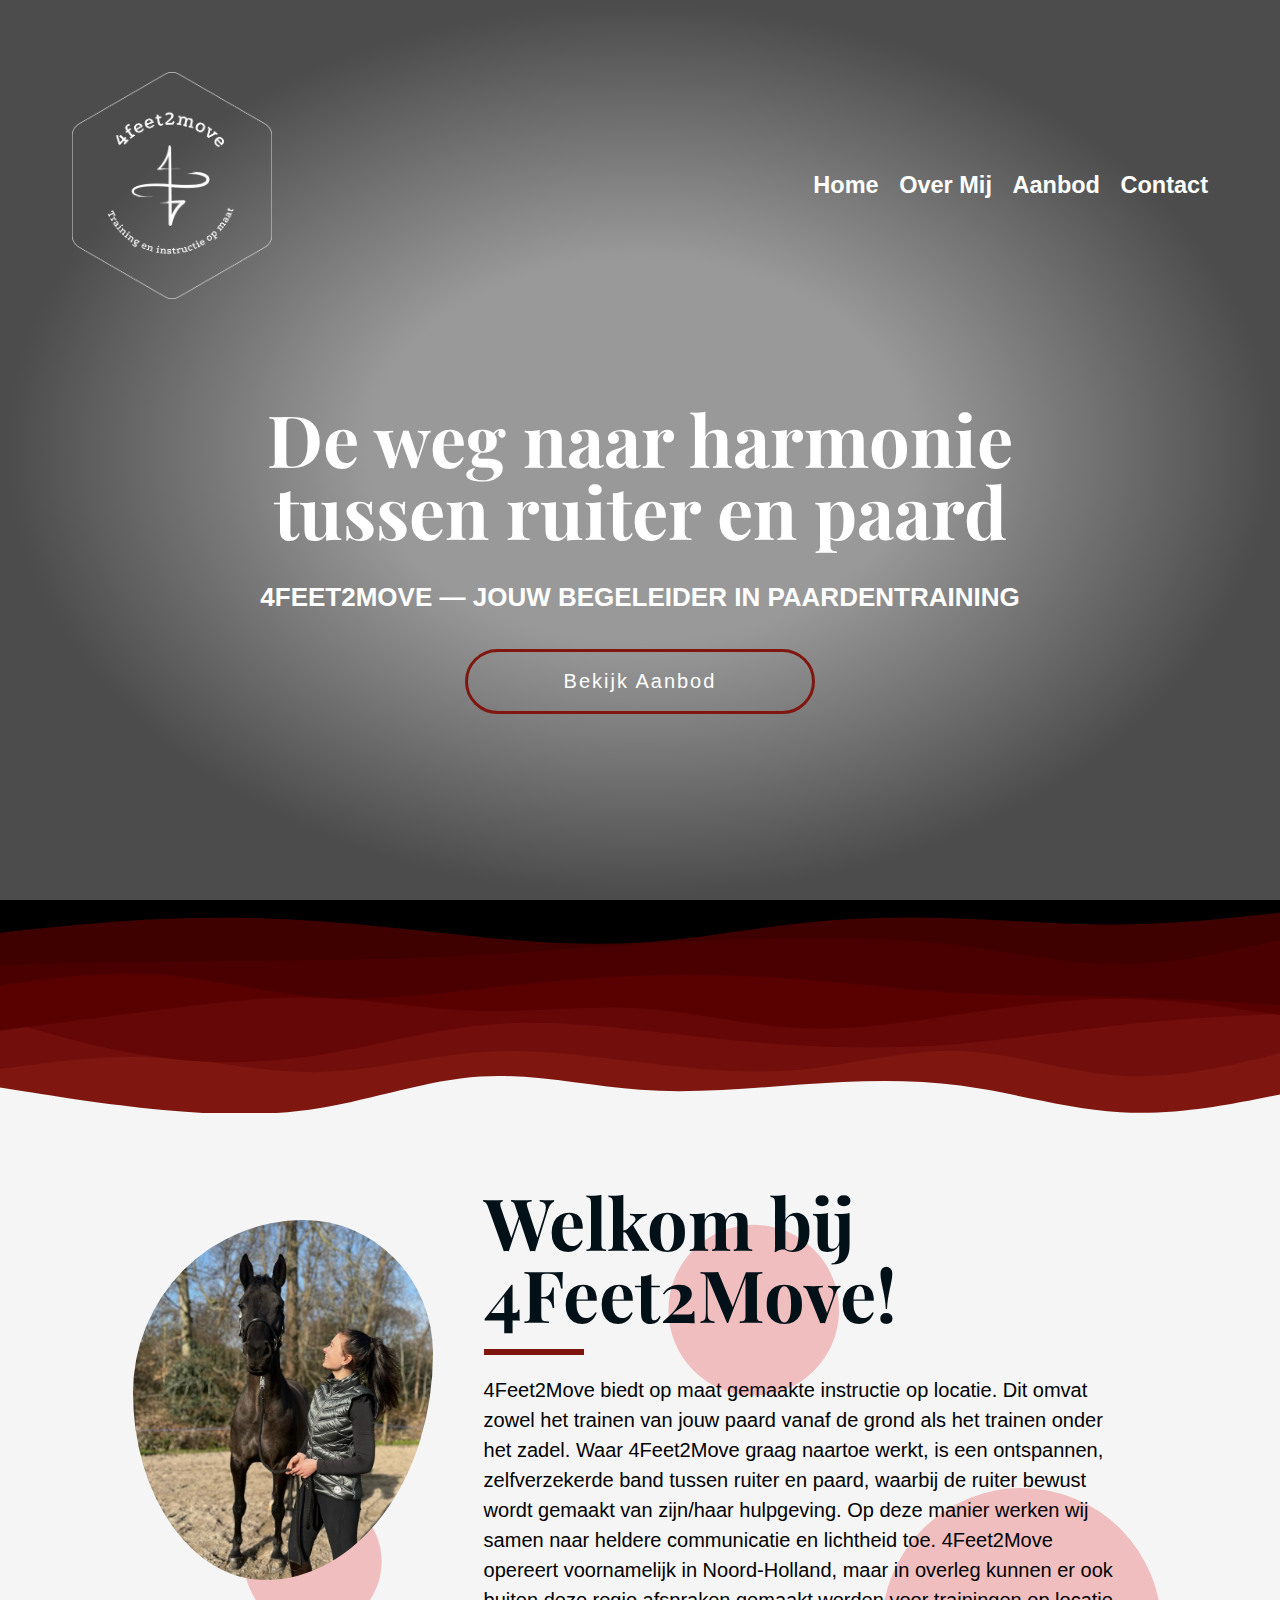
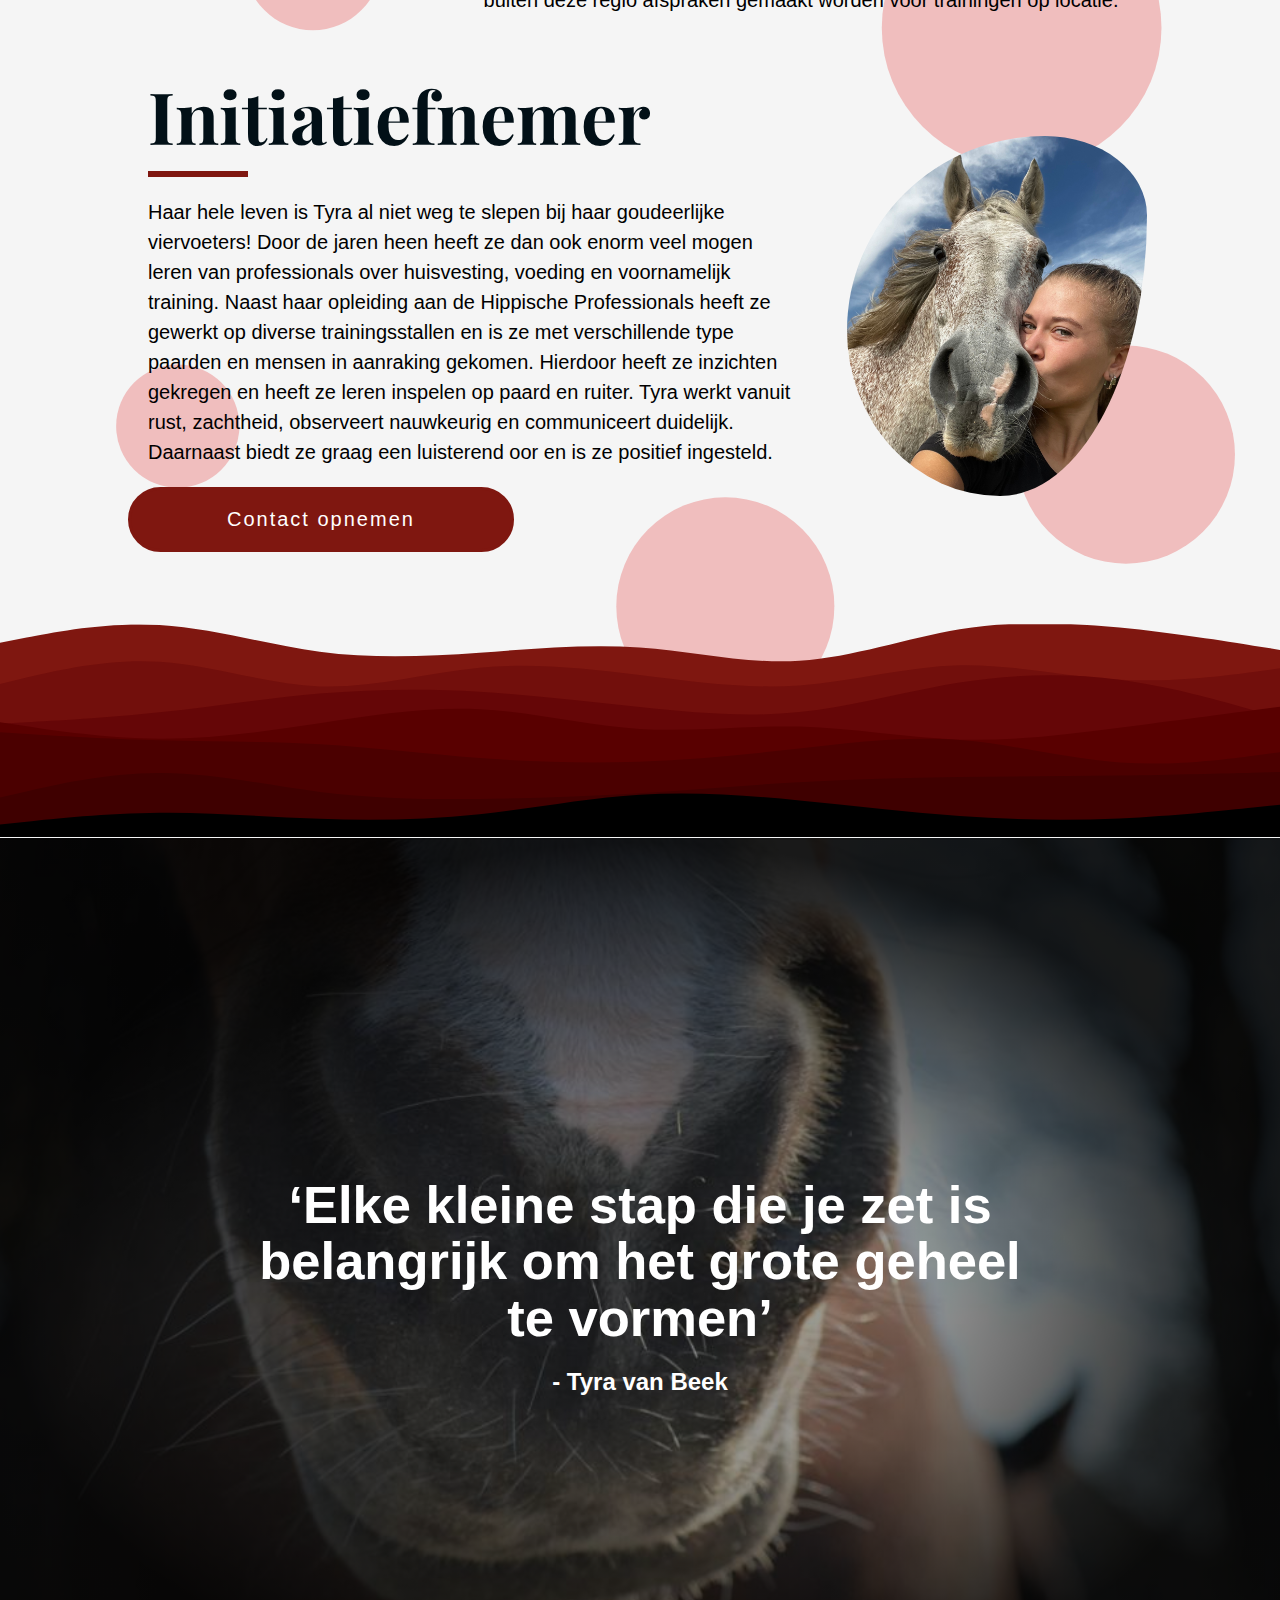
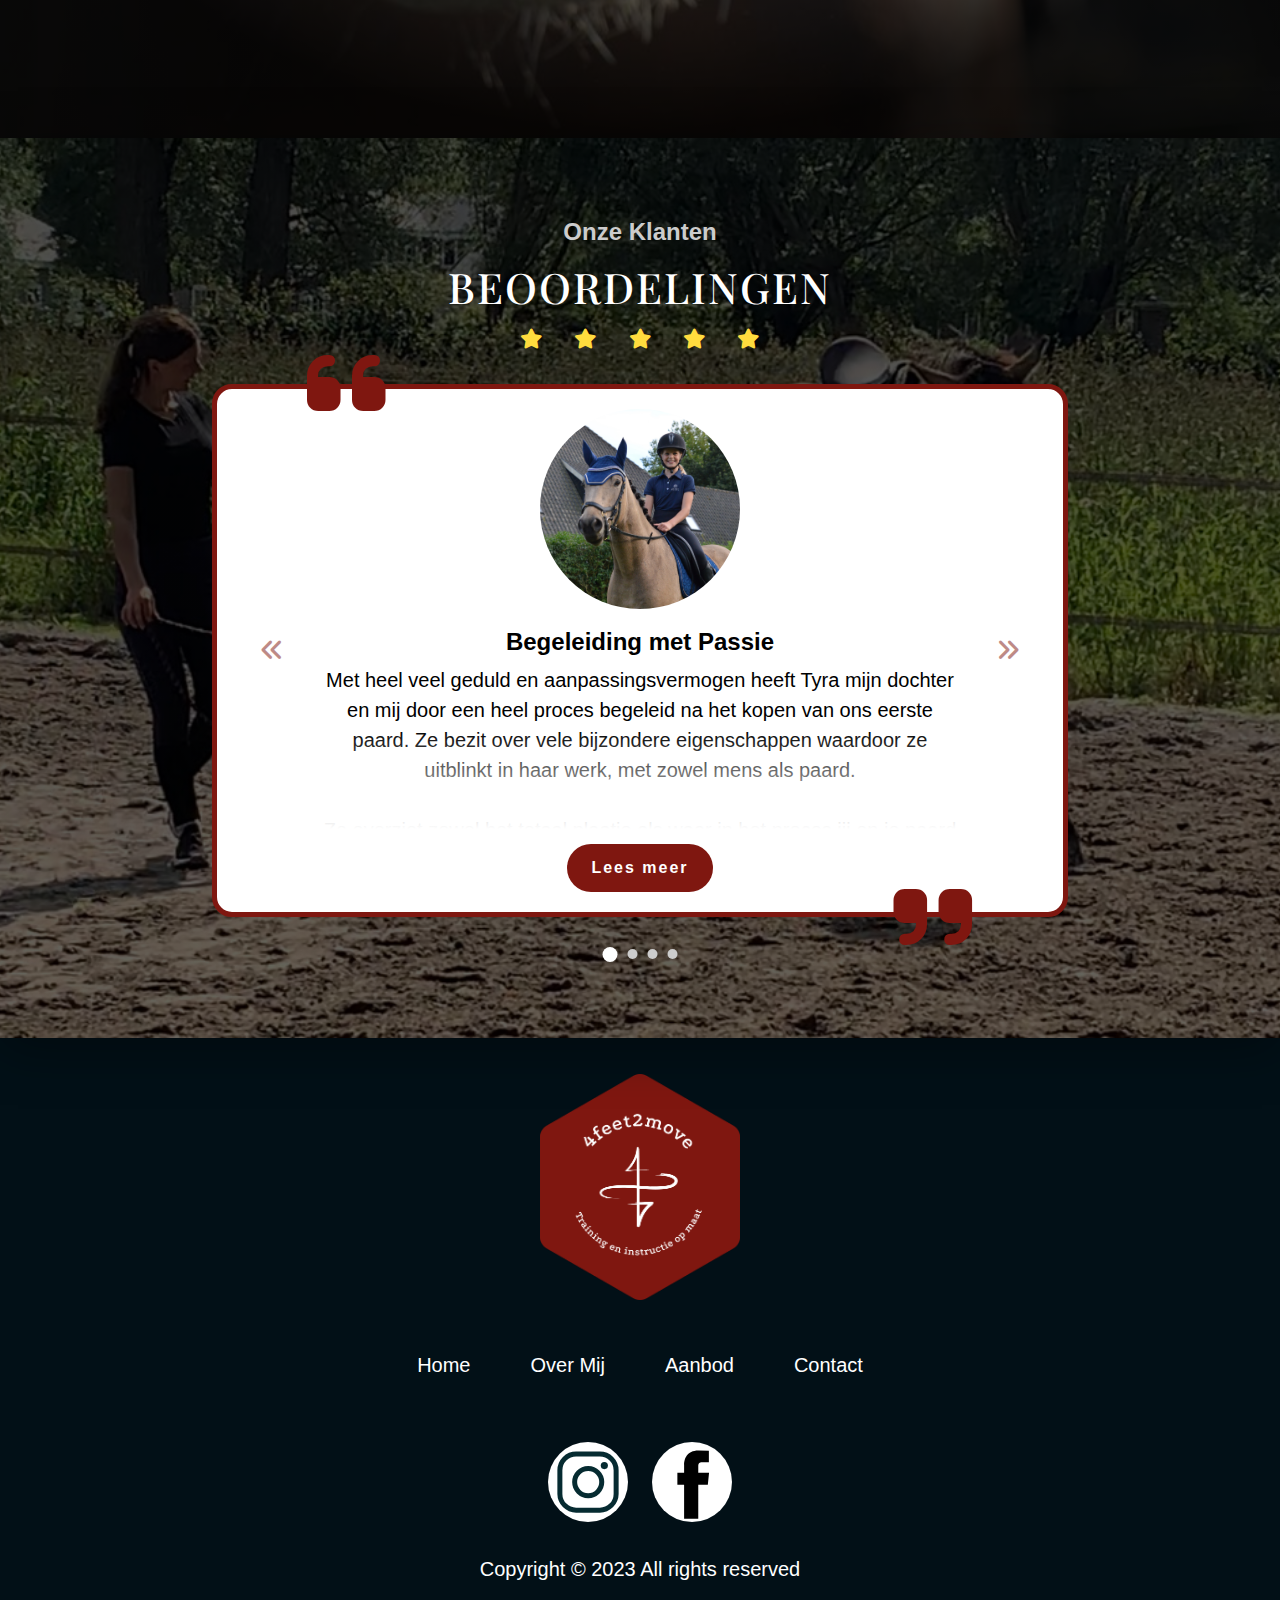
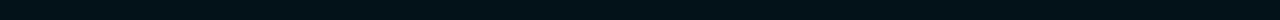
==== index.html @ 04bdfc4f "Goeie fotos reviews" ====
<!DOCTYPE html>
<html lang="nl-NL">
  <head>
    <meta charset="UTF-8" />
    <meta name="viewport" content="width=device-width, initial-scale=1.0" />
    <link rel="preconnect" href="https://fonts.googleapis.com" />
    <link rel="preconnect" href="https://fonts.gstatic.com" crossorigin />
    <link rel="stylesheet" href="styles-website/header.css" />
    <link rel="stylesheet" href="styles-website/general.css" />
    <link rel="stylesheet" href="styles-website/home.css" />
    <link rel="stylesheet" href="styles-website/footer.css" />
    <link
      href="https://unpkg.com/boxicons@2.1.4/css/boxicons.min.css"
      rel="stylesheet"
    />
    <link
      rel="stylesheet"
      href="https://cdnjs.cloudflare.com/ajax/libs/font-awesome/6.2.1/css/all.min.css"
    />
    <link
      href="https://fonts.googleapis.com/css2?family=Roboto:wght@400;500;700&display=swap"
      rel="stylesheet"
    />
    <link
      href="https://fonts.googleapis.com/css2?family=Kanit:wght@300;400;500;600;700&display=swap"
      rel="stylesheet"
    />
    <link
      href="https://fonts.googleapis.com/css2?family=Playfair+Display:ital,wght@0,400;0,500;0,700;1,700&display=swap"
      rel="stylesheet"
    />

    <title>4feet2move</title>
    <link
      rel="icon"
      type="image/x-icon"
      href="/website-images/4F2M_logo 6hoek Bordeaux rood.png"
    />
  </head>

  <body>
    <header class="header-flex">
      <img
        src="website-images/4F2M_logo 6hoek Wit op transparant.png"
        alt="4Feet2Move Logo"
        class="logo"
      />
      <input type="checkbox" id="check" />
      <label for="check" class="icons">
        <i class="bx bx-menu" id="menu-icon"></i>
        <i class="bx bx-x" id="close-icon"></i>
      </label>
      <nav class="navbar">
        <a href="index.html" style="--i: 0">Home</a>
        <a href="over-mij.html" style="--i: 1">Over Mij</a>
        <a href="aanbod.html" style="--i: 2">Aanbod</a>
        <a href="contact.html" style="--i: 3">Contact</a>
      </nav>
    </header>

    <div class="opening-section home">
      <div class="text-container-header">
        <h1>De weg naar harmonie tussen ruiter en paard</h1>
        <h2>
          <span>4Feet2Move</span> <span>&#8212;</span> Jouw Begeleider in
          Paardentraining
        </h2>
        <button class="hero-button">
          <span class="span-button"></span>
          <a href="aanbod.html"> Bekijk Aanbod </a>
        </button>
      </div>
    </div>

    <div class="background">
      <div class="cont-svg mobile-only">
        <img
          src="website-images/top-container-divider-rood.svg"
          alt="section border"
        />
      </div>

      <div class="cont-svg desktop-only">
        <img
          src="website-images/top-container-divider-rood-tablet.svg"
          alt="section border"
        />
      </div>

      <div class="container">
        <img
          src="website-images/image14.jpeg"
          alt="welkom afbeelding; Tyra met een paard"
          class="img-home welcome"
        />
        <div class="home-text">
          <h1>Welkom bij 4Feet2Move!</h1>
          <hr class="block-separator" />
          <p>
            4Feet2Move biedt op maat gemaakte instructie op locatie. Dit omvat
            zowel het trainen van jouw paard vanaf de grond als het trainen
            onder het zadel. Waar 4Feet2Move graag naartoe werkt, is een
            ontspannen, zelfverzekerde band tussen ruiter en paard, waarbij de
            ruiter bewust wordt gemaakt van zijn/haar hulpgeving. Op deze manier
            werken wij samen naar heldere communicatie en lichtheid toe.
            4Feet2Move opereert voornamelijk in Noord-Holland, maar in overleg
            kunnen er ook buiten deze regio afspraken gemaakt worden voor
            trainingen op locatie.
          </p>
        </div>
      </div>
      <div class="container" style="padding-top: 0">
        <img
          src="website-images/image3.jpeg"
          alt="afbeelding initiatiefnemer Tyra die een paard kust"
          class="img-home tablet-only"
        />
        <div class="home-text">
          <h1>Initiatiefnemer</h1>
          <hr class="block-separator" />
          <p>
            Haar hele leven is Tyra al niet weg te slepen bij haar goudeerlijke
            viervoeters! Door de jaren heen heeft ze dan ook enorm veel mogen
            leren van professionals over huisvesting, voeding en voornamelijk
            training. Naast haar opleiding aan de Hippische Professionals heeft
            ze gewerkt op diverse trainingsstallen en is ze met verschillende
            type paarden en mensen in aanraking gekomen. Hierdoor heeft ze
            inzichten gekregen en heeft ze leren inspelen op paard en ruiter.
            Tyra werkt vanuit rust, zachtheid, observeert nauwkeurig en
            communiceert duidelijk. Daarnaast biedt ze graag een luisterend oor
            en is ze positief ingesteld.
          </p>
          <button class="contact-button">
            <a href="contact.html" class="tab"> Contact opnemen </a>
          </button>
        </div>
        <img
          src="website-images/image3.jpeg"
          alt="Tyra-afbeelding"
          class="img-home desktop-img"
        />
      </div>
      <div class="cont-svg mobile-only flip">
        <img
          src="website-images/top-container-divider-rood.svg"
          alt="section border"
        />
      </div>

      <div class="cont-svg desktop-only flip">
        <img
          src="website-images/top-container-divider-rood-tablet.svg"
          alt="section border"
        />
      </div>
    </div>

    <div class="tyra-quote-section">
      <div class="text-container-normal">
        <h1>
          <q
            >Elke kleine stap die je zet is belangrijk om het grote geheel te
            vormen</q
          >
        </h1>
        <h3>- Tyra van Beek</h3>
      </div>
    </div>

    <div class="testimonials-wrapper">
      <div class="testimonials-header">
        <h3>Onze Klanten</h3>
        <h1>Beoordelingen</h1>
        <div class="stars">
          <i class="fa-solid fa-star"></i>
          <i class="fa-solid fa-star"></i>
          <i class="fa-solid fa-star"></i>
          <i class="fa-solid fa-star"></i>
          <i class="fa-solid fa-star"></i>
        </div>
      </div>

      <div class="testimonials">
        <div class="slider">
          <div class="card">
            <i class="fa-solid fa-quote-left fa-2xs"></i>
            <i class="fa-solid fa-quote-right fa-2xs"></i>
            <div class="persoon-img">
              <img src="website-images/review2.JPG" alt="persoon-testimonial"/>
            </div>
            <div class="content">
              <h3>Begeleiding met Passie</h3>
              <p>
                Met heel veel geduld en aanpassingsvermogen heeft Tyra mijn
                dochter en mij door een heel proces begeleid na het kopen van
                ons eerste paard. Ze bezit over vele bijzondere eigenschappen
                waardoor ze uitblinkt in haar werk, met zowel mens als paard.
                <br /><br />
                Ze overziet zowel het totaal plaatje als waar in het proces jij
                en je paard zich bevinden en kan zich naadloos aanpassen aan
                ieders niveau. Het is heel fijn om met Tyra te werken omdat ze
                goed kan luisteren en echt oog heeft voor jou als klant en jouw
                paard. Ze biedt haar kennis en kunde aan op maat waardoor ons
                zelfvertrouwen als beginners heeft kunnen groeien. We hadden
                zonder haar niet gestaan waar we nu staan en zijn haar zeer
                dankbaar!
              </p>
              <h4 class="client">- Marit & Imme</h4>
            </div>
            <a class="more"></a>
          </div>

          <div class="card">
            <i class="fa-solid fa-quote-left fa-2xs"></i>
            <i class="fa-solid fa-quote-right fa-2xs"></i>
            <div class="persoon-img">
              <!-- <img
                src="website-images/home-page-image.jpeg"
                alt="persoon-testimonial"
              /> -->
            </div>
            <div class="content">
              <h3>Leerzame Reis naar Vertrouwen en Subtiliteit</h3>
              <p>
                Ik liep flink vast in de training van mijn paard, zelfs tot het
                punt waarop hij zich losrukte en ervandoor ging. Op dat moment
                besloot ik Tyra om hulp te vragen. Samen zijn we gestart met het
                oppakken van de training vanaf de basis en vanaf de grond. Tyra
                voorzag me van waardevolle inzichten waardoor de communicatie
                tussen mij en mijn paard niet alleen sterker en beter werd, maar
                ook subtieler.
                <br /><br />
                Het werken vanaf de grond leerde me bovendien om de
                verschillende gangen en houdingen van het paard te observeren,
                wat ik later ook onder het zadel kon ervaren. Wat ik waardeer
                aan Tyra's lessen, zowel vanaf de grond als in het zadel, is
                haar heldere uitleg en begeleiding.
                <br /><br />
                Tyra hanteert geen directe benadering van goed of fout. Ze legt
                zaken op een duidelijke manier uit en laat me vervolgens zelf
                het verschil ervaren. In plaats van direct te vertellen wat ik
                moet doen, stimuleert ze me om dingen uit te proberen en zelf na
                te denken over de veranderingen die ik voel. Deze aanpak helpt
                me enorm, zowel tijdens als buiten de lessen, om zelfstandig
                verder te trainen.
                <br /><br />
                Voorheen vond ik het lastig te bepalen wanneer ik bepaalde
                hulpen moest geven buiten de instructies van Tyra om. Nu ik het
                zelf ervaar en er bewust van ben tijdens de lessen, lukt het me
                ook daarbuiten om te weten wanneer ik iets kan toepassen.
                <br /><br />
                Tyra legt niet alleen de nadruk op mijn doelen, maar heeft ook
                veel oog voor het welzijn van het paard. Wat is haalbaar voor
                hem, welke signalen geeft hij, en vragen we niet te veel in één
                keer? Ik ben dankbaar dat Tyra op mijn pad is gekomen. Sindsdien
                hebben mijn paard en ik aanzienlijke vooruitgang geboekt, zowel
                in onze training als in onze band en wederzijds begrip.
              </p>
              <h4 class="client">- Lotus</h4>
            </div>
            <a class="more"></a>
          </div>

          <div class="card">
            <i class="fa-solid fa-quote-left fa-2xs"></i>
            <i class="fa-solid fa-quote-right fa-2xs"></i>
            <div class="persoon-img">
              <img
                src="website-images/review4.jpg"
                alt="persoon-testimonial"
              />
            </div>
            <div class="content">
              <h3>Vertrouwen Herwonnen</h3>
              <p>
                Ik had moeite met het lezen van mijn paard. Hij vindt dingen snel
                spannend en sluit zichzelf dan af. Het beleren werd hierdoor ook een
                echte uitdaging. Elke keer als ik dacht dat hij er oké mee was dat
                ik op hem ging zitten raakte hij toch weer in paniek op een bepaald
                moment. Tyra heeft mijn paard het vertrouwen gegeven dat hij het kan
                en mij geleerd om beter naar mijn paard te kijken en luisteren.
              </p>
              <h4 class="client">- Wendy</h4>
            </div>
            <a class="more"></a>
          </div>

          <div class="card">
            <i class="fa-solid fa-quote-left fa-2xs"></i>
            <i class="fa-solid fa-quote-right fa-2xs"></i>
            <div class="persoon-img">
              <!-- <img src="website-images/home-page-image.jpeg" alt="persoon-testimonial" /> -->
            </div>
            <div class="content">
              <h3>Heel blij mee!</h3>
              <p>
                Missy en ik hebben zoveel geleerd van Tyra. Missy had al een
                tijdje niet gewerkt en we moesten elkaar nog leren kennen. Dat
                was best een uitdaging voor zowel Missy als voor mijzelf. Door
                de lessen van Tyra en alle tips tussendoor hebben we zoveel
                vooruitgang geboekt. Heel blij mee!
              </p>
              <h4 class="client">- Manu</h4>
            </div>
            <a class="more"></a>
          </div>
        </div>
        <i class="fas fa-angle-double-left btn prev"></i>
        <i class="fas fa-angle-double-right btn next"></i>
      </div>

      <div class="controls">
        <div class="dots">
          <span class="active"></span>
          <span></span>
          <span></span>
          <span></span>
        </div>
      </div>
    </div>

    <script src="script.js"></script>
  </body>

  <footer>
    <div class="rij">
      <img
        src="website-images/4F2M_logo 6hoek Bordeaux rood.png"
        alt="Logo-footer"
      />
    </div>
    <div class="rij tabbladen">
      <a href="index.html">Home</a>
      <a href="over-mij.html">Over Mij</a>
      <a href="aanbod.html">Aanbod</a>
      <a href="contact.html">Contact</a>
    </div>
    <div class="rij">
      <a
        href="https://www.instagram.com/4feet2move/?igshid=NzZlODBkYWE4Ng%3D%3D"
        target="_blank"
      >
        <div class="sociaal-icoon instagram"></div>
      </a>
      <a
        href="https://www.facebook.com/people/4Feet2Move/100089917523354/"
        target="_blank"
      >
        <div class="sociaal-icoon facebook"></div>
      </a>
    </div>
    <div class="rij">Copyright © 2023 All rights reserved</div>
  </footer>
</html>
---- styles-website/header.css ----
.header-flex {
  position: absolute;
  top: 0;
  left: 0;
  display: flex;
  justify-content: space-between;
  align-items: center;
  right: 0;
  z-index: 100;
  width: min(100%, 2200px);
  padding: 8vmin 8vmin 1vw 8vmin;
}

.logo {
  width: clamp(75px, 25vmin, 200px);
}

.navbar a {
  color: white;
  text-decoration: none;
  font-weight: 700;
  font-size: clamp(16px, 1.25vw + 0.75rem, 30px);
  margin-left: max(15px, 2%);
  position: relative;
}

.navbar a::before {
  content: "";
  position: absolute;
  width: 0;
  height: 0.2rem;
  background-color: rgb(127, 23, 16);
  left: 50%;
  bottom: -0.1em;
  transform: translateX(-50%);
  transition: width 0.3s ease-in-out;
  z-index: -1;
}

.navbar a:hover::before {
  width: 100%;
}

#check {
  display: none;
}

.icons {
  position: absolute;
  right: 5%;
  font-size: 2.8rem;
  color: white;
  cursor: pointer;
  display: none;
}

@media (max-width: 768px) {
  .icons {
    display: inline-flex;
  }

  #check:checked ~ .icons #menu-icon {
    display: none;
  }

  .icons #close-icon {
    display: none;
  }

  #check:checked ~ .icons #close-icon {
    display: block;
  }

  .navbar {
    position: absolute;
    top: 100%;
    left: auto;
    width: 84vw;
    height: 0;
    background: rgba(0, 0, 0, 0.5);
    backdrop-filter: blur(15px);
    border-radius: 10px;
    overflow: hidden;
    transition: 0.3s ease;
  }

  #check:checked ~ .navbar {
    height: 167px;
    padding: 0.5rem 0;
  }

  .navbar a {
    display: block;
    font-size: 22px;
    margin: 0.5rem 0;
    text-align: center;
    transition: 0.3s ease;
    opacity: 0;
  }

  #check:checked ~ .navbar a {
    transform: translateY(0px);
    transition-delay: calc(0.15s * var(--i));
    opacity: 1;
  }

  .navbar a:hover::before {
    width: 0;
  }

  .navbar a:hover {
    color: rgb(127, 23, 16);
  }
}

.opening-section {
  position: relative;
  background-size: cover;
  background-position: top right 50%;
  width: 100%;
  color: white;
}

.home {
  background-image: url("../website-images/home-page-image.jpeg");
  height: 100vh;
  height: 100svh;
  background-position: top right 60%;
}
.over-mij {
  background-image: linear-gradient(
      0deg,
      rgba(0, 0, 0, 0.4),
      rgba(0, 0, 0, 0.4)
    ),
    url("../website-images/image11.jpeg");
  height: 100vh;
  height: 100svh;
}

.aanbod {
  background-image: linear-gradient(
      0deg,
      rgba(0, 0, 0, 0.4),
      rgba(0, 0, 0, 0.4)
    ),
    url("../website-images/image8.jpeg");
  height: 100vh;
  height: 100svh;
  background-position: top right 25%;
}

.contact {
  background-image: linear-gradient(
      0deg,
      rgba(0, 0, 0, 0.4),
      rgba(0, 0, 0, 0.4)
    ),
    url("../website-images/image2.jpeg");
  height: 100vh;
  height: 100svh;
}

.text-container span {
  color: rgb(127, 23, 16);
}

.opening-section::before {
  content: "";
  position: absolute;
  top: 0;
  left: 0;
  width: 100%;
  height: 100%;
  background: radial-gradient(
    ellipse at center,
    rgba(0, 0, 0, 0.4) 30%,
    rgba(0, 0, 0, 0.7) 70%
  );
}

.text-container-header,
.text-container-normal {
  display: flex;
  flex-direction: column;
  justify-content: center;
  align-items: center;
  position: relative;
  transform: translateY(-50%);
  text-align: center;
}

.text-container-header {
  top: 60%;
}

.text-container-header h1 {
  margin: calc(16px + 1.5625vw) 0;
}

.text-container-normal {
  top: 50%;
}

.text-container-normal h1 {
  font-size: clamp(2.4rem, 5vmin + 0.75rem, 7.2rem);
}
---- styles-website/general.css ----
:root {
  --primary-color: rgb(127, 23, 16);
  --secondary-color: #021017;
  --text-color: black;
  --bg-color: white;
  --font-family: "Basetica Medium", sans-serif;
  --main-padding: 1.6em;
  --container-width: 90%;
  --margin-bottom: 1.5em;
  --font-size: clamp(16px, 1.25vw + .5rem, 20px);
}

html {
  font-size: 62.5%;
}

* {
  margin: 0;
  padding: 0;
  box-sizing: border-box;
  font-family: var(--font-family);
}

body {
  min-height: 100vh;
  background-color: var(--bg-color);
  font-size: var(--font-size);
  font-weight: 400;
  color: var(--text-color);
  text-align: left;
  line-height: 1.5;
}

h1 {
  font-family: "Playfair Display", serif;
  font-weight: 700;
  line-height: 1em;
  width: clamp(200px, 85%, 800px);
  color: white;
  margin-bottom: 2rem;
}

h2 {
  font-family: "Basetica Medium", sans-serif;
  text-transform: uppercase;
  color: #021017;
  line-height: 1.2em;
  font-weight: bold;
  width: clamp(200px, 60%, 800px);
}

h3 {
  font-size: clamp(1.5rem, 4vw + 0.75rem, 3.5rem);
}

a {
  color: white;
  text-decoration: none;
  font-weight: 500;
}

p {
  font-size: var(--font-size);
  font-family: var(--font-family);
  margin: 0;
  color: var(--text-color);
  padding: 0 2rem;
  overflow-wrap: break-word;
  hyphens: auto;
}

@media (min-width: 768px) {
  p {
    overflow-wrap: normal;
    hyphens: none;
  }
  
}

.hero-button {
  background: transparent;
  margin-top: calc(16px + 1.5625vw);
  color: var(--bg-color);
  padding: 2vh 7.5vw;
  border: 0.15em solid var(--primary-color);
  font-size: var(--font-size);
  font-weight: bold;
  cursor: pointer;
  transition: background-color 0.3s, transform 0.2s;
  border-radius: 2em;
  position: relative;
  overflow: hidden;
  letter-spacing: 2px;
}

.contact-button {
  background-color: var(--primary-color);
  color: var(--bg-color);
  padding: 2vh 7.5vw;
  border: 0.15em solid var(--primary-color);
  font-size: var(--font-size);
  font-weight: bold;
  cursor: pointer;
  transition: background-color 0.3s, transform 0.2s;
  border-radius: 2em;
  position: relative;
  overflow: hidden;
  letter-spacing: 2px;
  z-index: 2;
}

.span-button {
  background: var(--primary-color);
  height: 100%;
  width: 0;
  border-radius: 2em;
  left: 0;
  bottom: 0;
  position: absolute;
  z-index: -1;
  transition: 0.5s;
  letter-spacing: 2px;
}

.hero-button:hover span {
  width: 100%;
}

.contact-button:hover {
  transform: scale(1.1);
}

.contact-button:active,
.hero-button:active {
  background-color: rgb(107, 13, 6);
  transform: scale(0.9);
}

.block-separator {
  background-color: var(--primary-color);
  height: 0.3em;
  width: 5em;
  margin: 1em auto;

  border: none;
}

@media (max-width: 768px) {
  .desktop-only {
    display: none;
  }

  .mobile-only {
    display: block;
  }

  #desktop {
    display: none;
  }

  #mobile {
    display: block;
  }

  #mobile-waarde {
    display: flex;
  }

  #desktop-waarde {
    display: none;
  }
}

@media (min-width: 768px) {
  .desktop-only {
    display: block;
  }

  .mobile-only {
    display: none;
  }

  #mobile {
    display: none;
  }

  #desktop {
    display: block;
  }

  #mobile-waarde {
    display: none;
  }

  #desktop-waarde {
    display: flex;
  }
}

@media (max-width: 1024px) {
  #mobile-waarde {
    display: flex;
  }

  #desktop-waarde {
    display: none;
  }

  .desktop-img {
    display: none;
  }
}

@media (min-width: 1024.05px) {
  #mobile-waarde {
    display: none;
  }

  #desktop-waarde {
    display: flex;
  }

  .block-separator {
    margin: 1em 0 1em 2rem;
  }

  .tablet-only {
    display: none;
  }

  .desktop-img {
    display: block;
  }
}

body {
  font-size: var(--font-size);
}

h1 {
  font-size: clamp(28px, 9vmin + 0.5rem, 72px);
}

h2 {
  font-size: clamp(22px, 3.5vmin + 0.5rem, 26px);
}

h3 {
  font-size: clamp(20px, 3vmin + 0.5rem, 24px);
}
---- styles-website/home.css ----
.container {
  padding: 5vw 10vw;
  width: min(100%, 2000px);
  display: flex;
  gap: 2vmax;
  align-items: center;
  justify-content: center;
  text-align: left;
  flex-direction: row;
  flex-wrap: wrap;
  margin: 0 auto;
}

.background {
  background-image: url(../website-images/circles\ background-tablet.svg);
  background-size: cover;
  width: 100%;
  background-repeat: no-repeat;
  background-position: center top;
}

.home-text {
  flex: 1;
}

.home-text h1,
.over-mij-text h1 {
  color: #021017;
  text-align: center;
  width: auto;
  margin: 0;
}

.home-text .contact-button {
  margin-top: 1em;
}

.img-home {
  max-width: min(65%, 200px);
  object-fit: cover;
  aspect-ratio: 1/1.2;
  border-radius: 66% 34% 49% 51% / 54% 22% 78% 46%;
  object-position: top;
}

.welcome {
  border-radius: 57% 43% 56% 44% / 48% 37% 63% 52%;
}

.img-overlay-container {
  position: relative;
  width: 100%;
  padding-bottom: 63%;
  overflow: hidden;
}

.img-overlay-container img {
  position: absolute;
  top: 0;
  left: 0;
  width: 100%;
  object-fit: cover;
  z-index: 1;
}

.img-overlay-container::before {
  content: "";
  position: absolute;
  top: 0;
  left: 0;
  width: 100%;
  height: 100%;
  background: rgba(127, 23, 16, 0.6);
  z-index: 2;
}

.testimonials-wrapper {
  width: 100%;
  min-height: 100vh;
  background: linear-gradient(rgba(0, 0, 0, 0.7), rgba(0, 0, 0, 0.6)),
    url(../website-images/image5.jpeg) center no-repeat;
  background-size: cover;
  box-shadow: 0 1rem 5rem rgba(0, 0, 0, 0.4);
  position: relative;
  display: flex;
  flex-direction: column;
  justify-content: center;
  align-items: center;
  padding: 2rem;
}

.tooltip {
  display: inline-block;
}

.div-verbergen {
  display: none;
}

.testimonials-header {
  text-align: center;
}

.testimonials-header h3 {
  color: #ccc;
}

.testimonials-header h1 {
  font-weight: 500;
  text-transform: uppercase;
  letter-spacing: 0.2rem;
  margin: 16px;
  width: auto;
  font-size: clamp(24px, 5vw + 0.75rem, 42px);
}

.testimonials-header i {
  font-size: clamp(1.2rem, 3vw + 0.5rem, 2rem);
  color: rgb(255, 220, 62);
  margin: 0 max(0.5rem, 1vw);
}

.testimonials, .aanbiedingen {
  width: 100%;
  height: 100%;
  position: relative;
  overflow: hidden;
}

.slider {
  height: 100%;
  width: 400%;
  display: flex;
  transition: all 0.8s cubic-bezier(1, 0, 0, 1);
  align-items: center;
}

.mission-section {
  position: relative;
  background-image: linear-gradient(
      0deg,
      rgba(0, 0, 0, 0.4),
      rgba(0, 0, 0, 0.4)
    ),
    url("../website-images/website-afbeelding2.jpeg");
  background-size: cover;
  background-position: top right 65%;
  width: 100%;
  height: 60vh;
  color: white;
  background-attachment: fixed;
  line-height: 1.2em;
}

.mission-section h1,
.mission-section h2 {
  margin-bottom: 0;
}

.text-container-header h2,
.mission-section h2 {
  color: white;
  width: clamp(200px, 70%, 800px);
  margin-bottom: 0;
}

.tyra-quote-section {
  position: relative;
  background-image: url("../website-images/website-afbeelding2.jpeg");
  background-size: cover;
  background-position: top right 65%;
  width: 100%;
  height: 60vh;
  color: white;
}

.tyra-quote-section::before {
  content: "";
  position: absolute;
  top: 0;
  left: 0;
  width: 100%;
  height: 100%;
  background: radial-gradient(
    ellipse at center,
    rgba(0, 0, 0, 0.4) 30%,
    rgba(0, 0, 0, 0.9) 70%
  );
}

.persoon-img {
  margin-bottom: 1em;
  display: flex;
  justify-content: center;
  align-items: center;
}

.persoon-img img {
  max-width: min(50%, 200px);
  aspect-ratio: 1/1;
  object-fit: cover;
  border-radius: 50%;
  object-position: top;
}

.card {
  background-color: white;
  color: black;
  position: relative;
  width: 25%;
  padding: 2rem;
  margin: 3rem 2rem;
  border-radius: 2rem;
  border: 0.5rem solid rgb(127, 23, 16);
  text-align: center;
  display: flex;
  justify-content: center;
  align-items: center;
  flex-direction: column;
}

.card h3 {
  padding: 0 2rem;
  line-height: 1.1;
}

.card p {
  margin: 1rem 0;
}

.card .client {
  color: rgb(127, 23, 16);
}

.content {
  position: relative;
  height: min(200px, 30vh);
  overflow: hidden;
}

@media (max-width: 480px) {
  .content {
    position: relative;
    height: min(250px, 30vh);
    overflow: hidden;
  }
}

@media (min-width: 480px) and (orientation: portrait) {
  .content {
    position: relative;
    height: min(400px, 50vh);
    overflow: hidden;
    padding: 0 5vw;
  }
}

@media (min-width: 768px) and (orientation: landscape) {
  .content {
    position: relative;
    height: min(fit-content, 50vh);
    overflow: hidden;
    padding: 0 5vw;
  }
}

.content.has-more-button::before {
  content: "";
  position: absolute;
  bottom: 0;
  left: 0;
  width: 100%;
  height: 100px;
  background: linear-gradient(transparent, white);
}

.card.active .content {
  height: auto;
}

.card.active .content::before {
  display: none;
}

.more {
  background-color: rgb(127, 23, 16);
  margin-top: 1.5rem;
  display: inline-block;
  color: white;
  padding: 0.75em 1.5em;
  font-size: 16px;
  font-weight: bold;
  cursor: pointer;
  transition: background-color 0.3s, transform 0.2s;
  border-radius: 2em;
  position: relative;
  overflow: hidden;
  letter-spacing: 2px;
}

.more:hover {
  transform: scale(1.1);
}

.more:active {
  background-color: rgb(107, 13, 6);
  transform: scale(0.9);
}

.more::before {
  content: "Lees meer";
}

.card.active .more::before {
  content: "Lees minder";
}

.btn {
  position: absolute;
  top: 50%;
  transform: translateY(-50%);
  color: rgb(127, 23, 16);
  font-size: clamp(16px, 2vw + 0.5rem, 24px);
  opacity: 0.5;
  cursor: pointer;
}

.btn.prev {
  left: 2em;
}

.btn.next {
  right: 2em;
}

.btn:hover {
  opacity: 1;
}

.dots {
  flex: 1;
  position: relative;
  left: 50%;
  transform: translateX(-50%);
  display: flex;
  align-items: center;
}

.dots span {
  width: 1rem;
  height: 1rem;
  background-color: #ccc;
  border-radius: 50%;
  margin: 0 0.5rem;
  cursor: pointer;
}

.dots span.active {
  width: 1.5rem;
  height: 1.5rem;
  background-color: #fff;
}

.card i {
  font-size: 10vmin;
  color: rgb(127, 23, 16);
  position: absolute;
  padding: 0.5rem;
}

.card i:nth-child(1) {
  top: calc(0% - 1.5rem);
  left: 10%;
}

.card i:nth-child(2) {
  bottom: calc(0% - 1.5rem);
  right: 10%;
}

.flip {
  transform: rotate(180deg);
}

@media (max-width: 1024px) {
  .container {
    flex-direction: column;
    text-align: center;
  }

  .background {
    background-image: url(../website-images/background-good.svg);
  }
}

.cont-svg {
  max-width: auto;
  height: auto;
  overflow: auto;
}

@media (min-width: 1024.05px) {
  .home-text h1,
  .over-mij-text h1 {
    text-align: start;
    margin-left: 2rem;
  }

  .img-home {
    float: right;
    margin: 5px;
    max-width: min(30%, 300px);
  }

  .tyra-quote-section {
    height: 100vh;
  }

  .card {
    margin: 3rem 15vw;
  }

  .btn.next {
    right: calc(15vw + 2em);
  }

  .btn.prev {
    left: calc(15vw + 2em);
  }
/* 
  .container {
    padding: 5vw 15vw;
  } */
}
---- styles-website/footer.css ----
footer {
  text-align: center;
  background-color: #021017;
  color: #fff;
  padding: 16px;
}

.rij {
  display: flex;
  justify-content: center;
  align-items: center;
  margin: 1em;
}

.rij img {
  max-width: 10em;
}

.sociaal-icoon {
  width: min(4em, 10vw);
  height: min(4em, 10vw);
  border-radius: 50%;
  background-color: #fff;
  margin: 12px;
  transition: background-color 0.3s;
}

.instagram {
  background-image: url("../website-images/instagram_photo_share_icon.svg");
  background-size: cover;
}

.facebook {
  background-image: url("../website-images/facebook_icon.svg");
  background-size: cover;
}

.sociaal-icoon:hover {
  transition: background-color 0.3s;
  background-color: rgb(127, 23, 16);
}

.tabbladen {
  display: flex;
  justify-content: center;
  align-items: center;
}

.tabbladen a {
  color: #fff;
  text-decoration: none;
  margin: 1em;
  padding: 0.5em;
}

.tabbladen a:hover {
  transition: color 0.3s;
  color: rgb(127, 23, 16);
}

@media (max-width: 600px) {
  .tabbladen {
    flex-direction: column;
  }
}
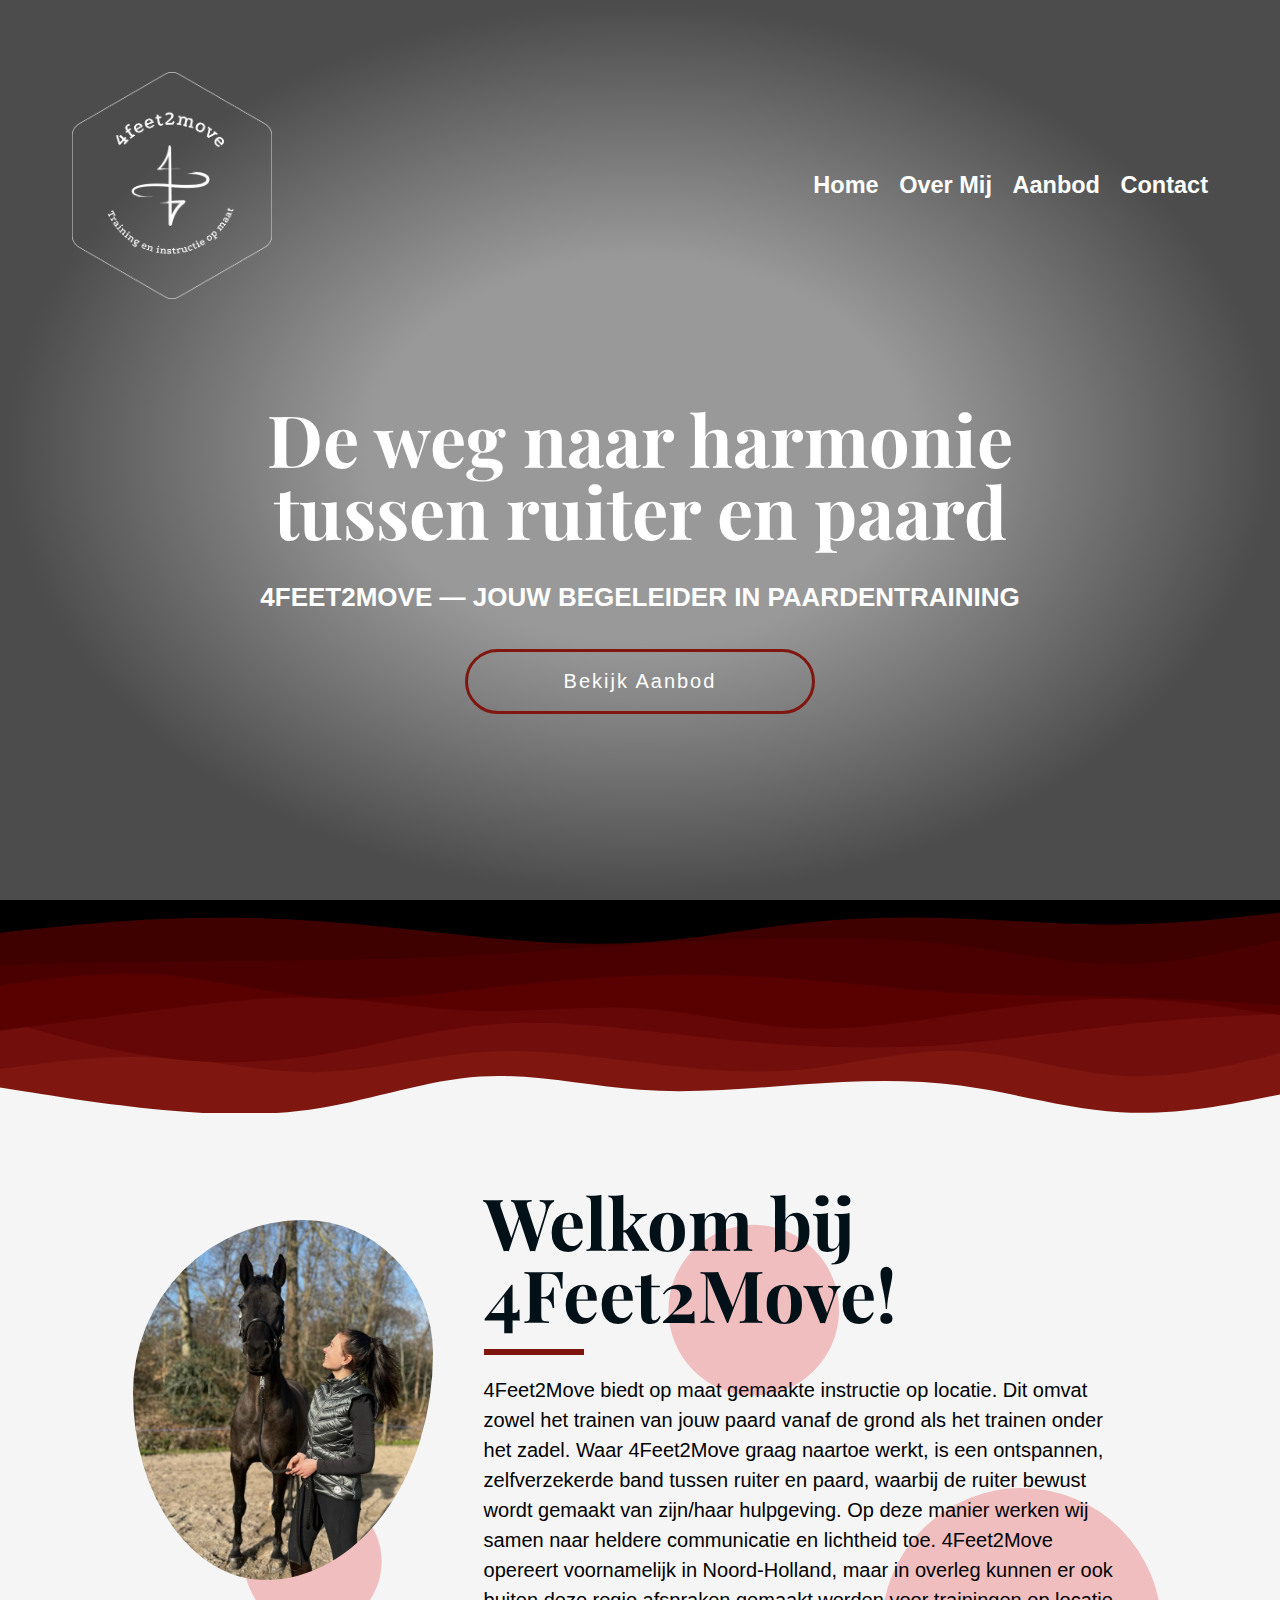
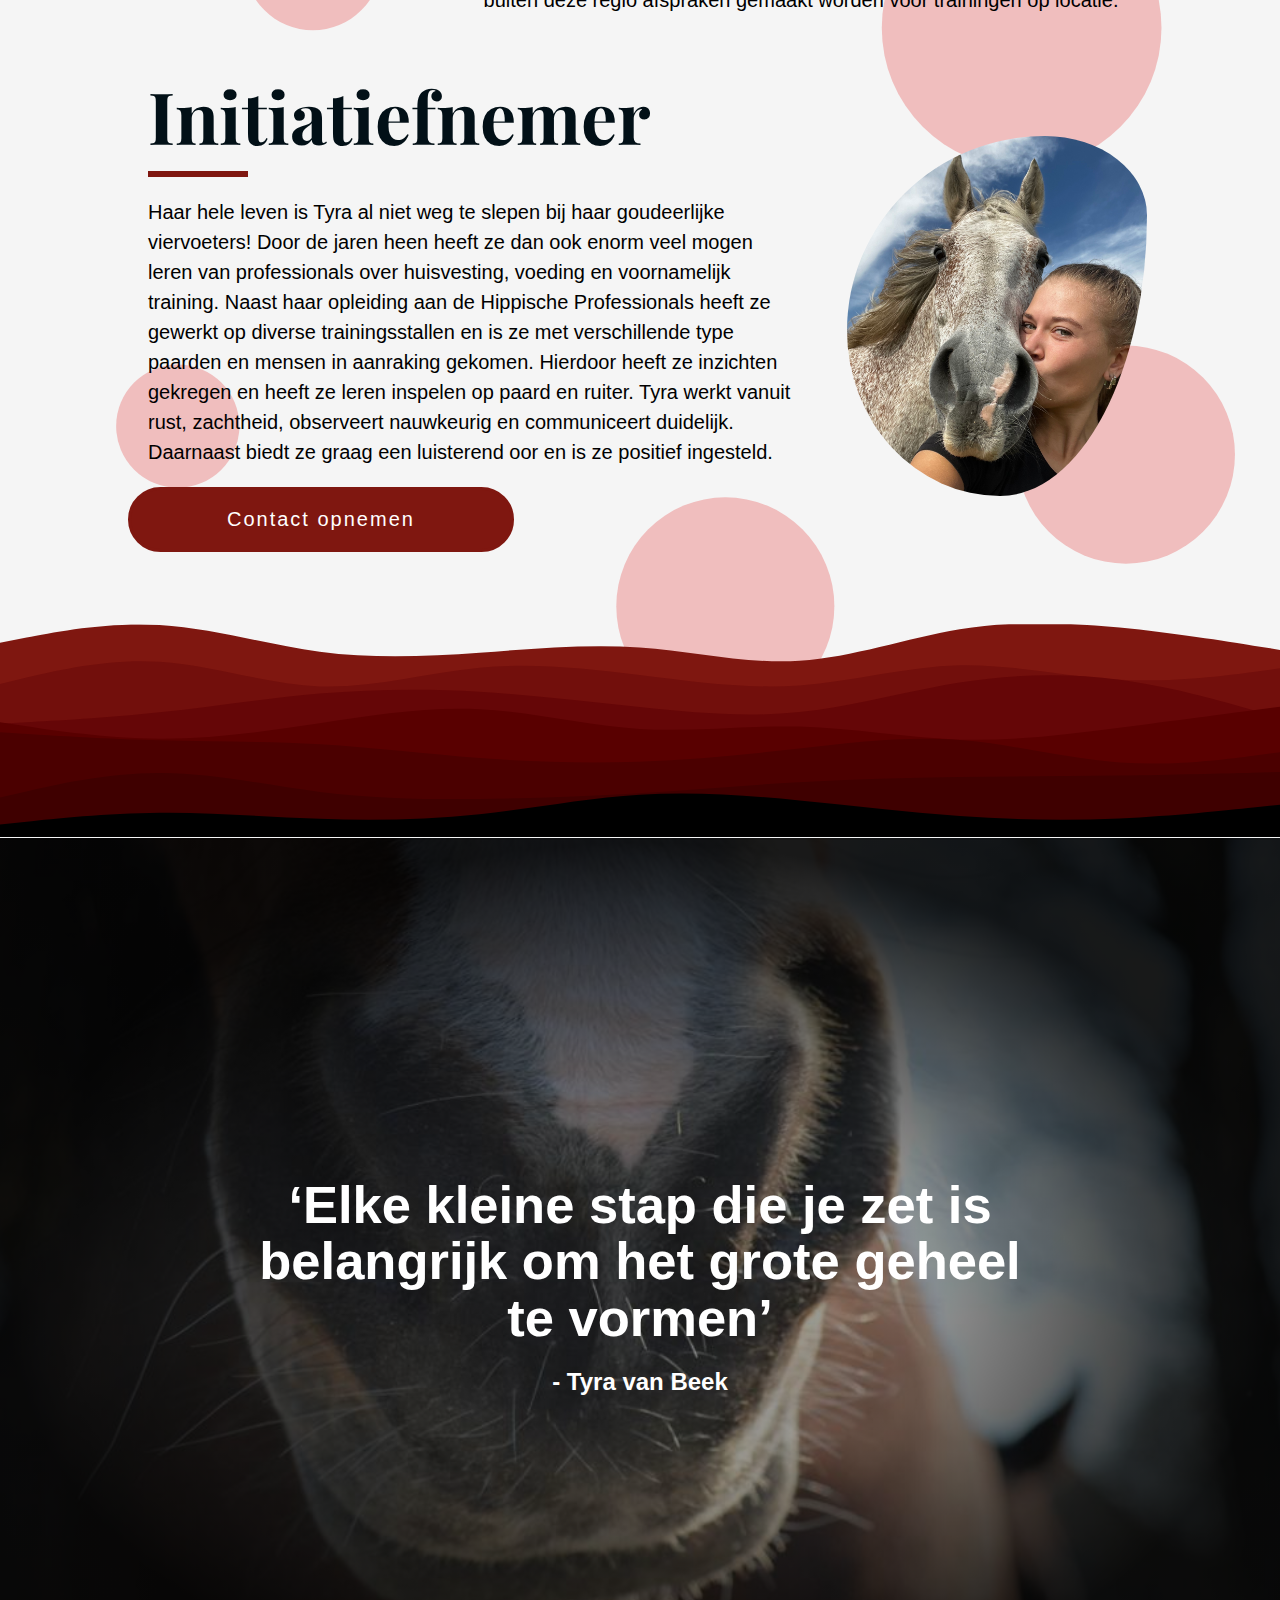
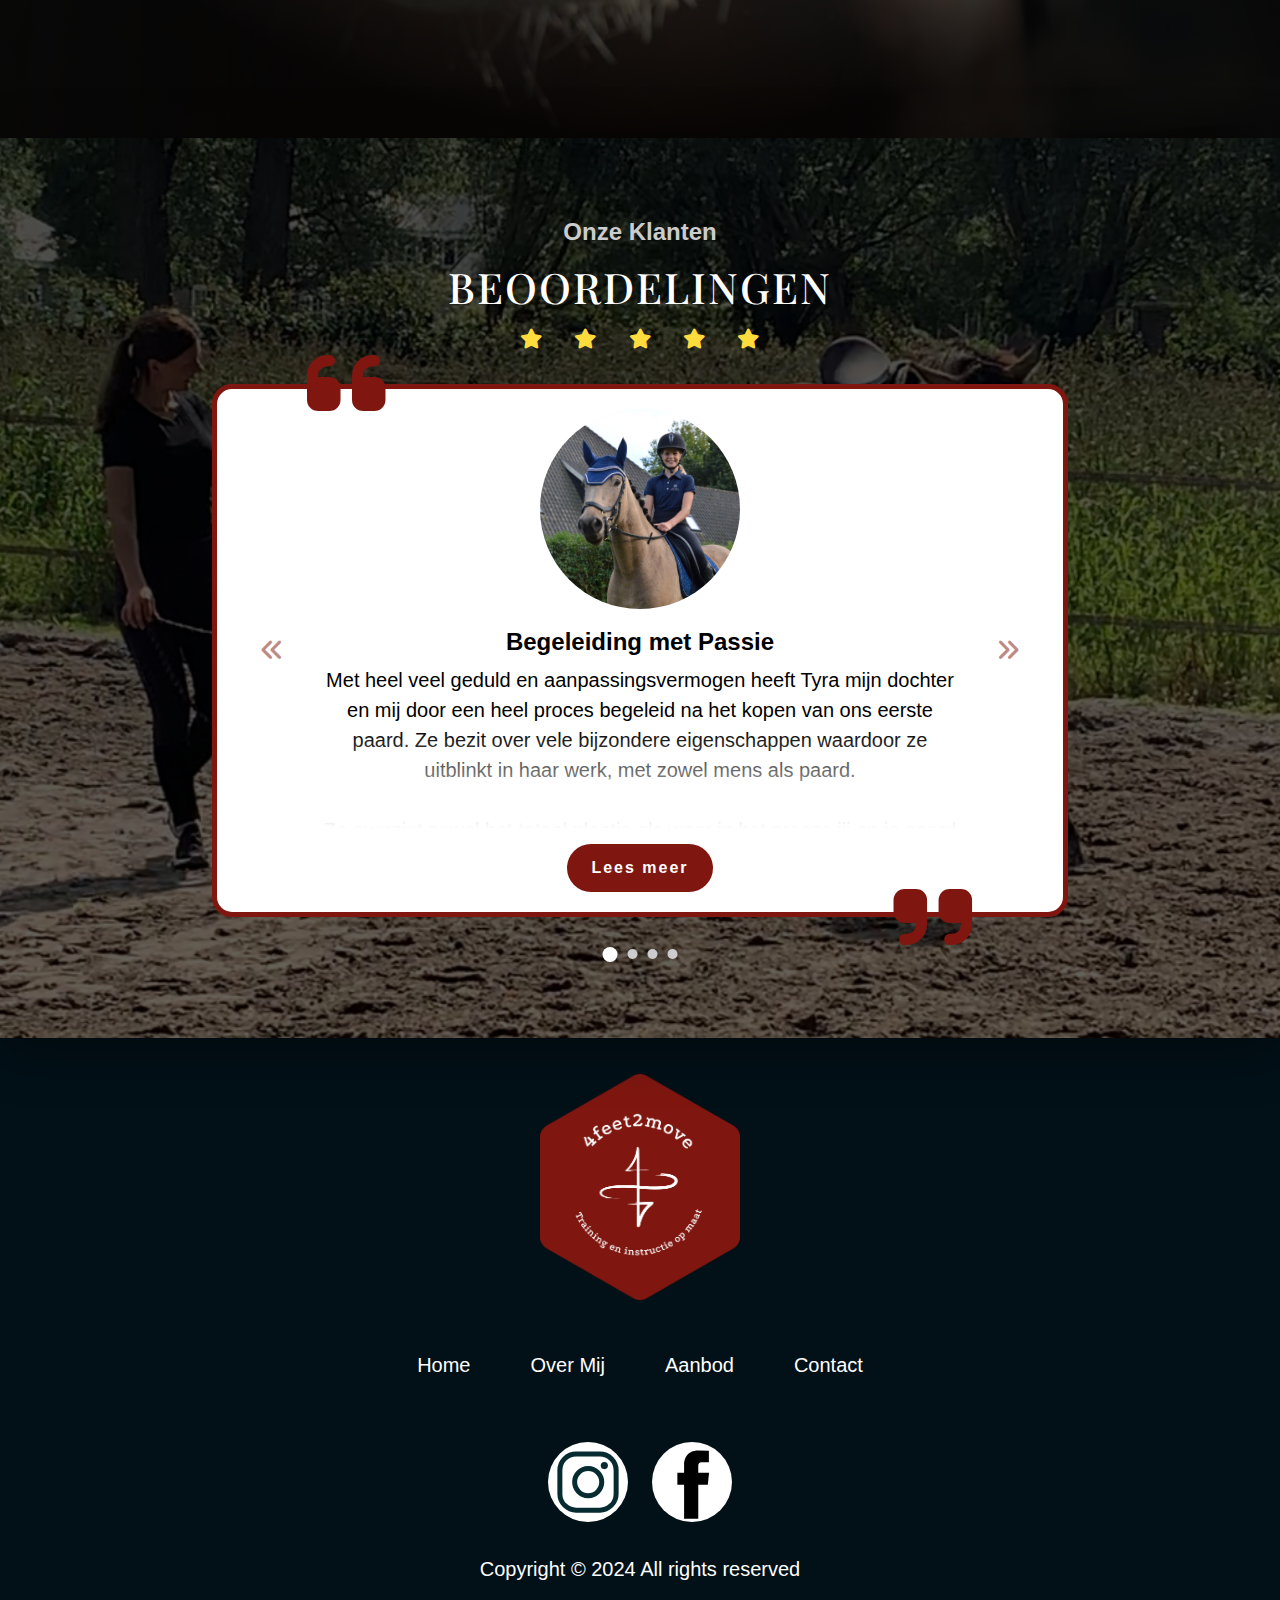
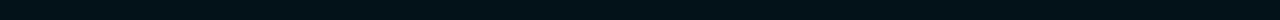
==== commit 9610304f: "copyright 2024" ====
--- a/index.html
+++ b/index.html
@@ -3,6 +3,12 @@
   <head>
     <meta charset="UTF-8" />
     <meta name="viewport" content="width=device-width, initial-scale=1.0" />
+    <meta name="description" content="4Feet2Move biedt op maat gemaakte instructie op locatie. Dit omvat
+    zowel het trainen van jouw paard vanaf de grond als het trainen
+    onder het zadel. Waar 4Feet2Move graag naartoe werkt, is een
+    ontspannen, zelfverzekerde band tussen ruiter en paard, waarbij de
+    ruiter bewust wordt gemaakt van zijn/haar hulpgeving.">
+    <link rel="canonical" href="https://4feet2move.com/" />
     <link rel="preconnect" href="https://fonts.googleapis.com" />
     <link rel="preconnect" href="https://fonts.gstatic.com" crossorigin />
     <link rel="stylesheet" href="styles-website/header.css" />
@@ -30,7 +36,7 @@
       rel="stylesheet"
     />
 
-    <title>4feet2move</title>
+    <title>4Feet2Move - Jouw Begeleider in Paardentraining</title>
     <link
       rel="icon"
       type="image/x-icon"
@@ -51,10 +57,10 @@
         <i class="bx bx-x" id="close-icon"></i>
       </label>
       <nav class="navbar">
-        <a href="index.html" style="--i: 0">Home</a>
-        <a href="over-mij.html" style="--i: 1">Over Mij</a>
-        <a href="aanbod.html" style="--i: 2">Aanbod</a>
-        <a href="contact.html" style="--i: 3">Contact</a>
+        <a href="index" style="--i: 0">Home</a>
+        <a href="over-mij" style="--i: 1">Over Mij</a>
+        <a href="aanbod" style="--i: 2">Aanbod</a>
+        <a href="contact" style="--i: 3">Contact</a>
       </nav>
     </header>
 
@@ -67,7 +73,7 @@
         </h2>
         <button class="hero-button">
           <span class="span-button"></span>
-          <a href="aanbod.html"> Bekijk Aanbod </a>
+          <a href="aanbod"> Bekijk Aanbod </a>
         </button>
       </div>
     </div>
@@ -131,7 +137,7 @@
             en is ze positief ingesteld.
           </p>
           <button class="contact-button">
-            <a href="contact.html" class="tab"> Contact opnemen </a>
+            <a href="contact" class="tab"> Contact opnemen </a>
           </button>
         </div>
         <img
@@ -330,10 +336,10 @@
       />
     </div>
     <div class="rij tabbladen">
-      <a href="index.html">Home</a>
-      <a href="over-mij.html">Over Mij</a>
-      <a href="aanbod.html">Aanbod</a>
-      <a href="contact.html">Contact</a>
+      <a href="/">Home</a>
+      <a href="over-mij">Over Mij</a>
+      <a href="aanbod">Aanbod</a>
+      <a href="contact">Contact</a>
     </div>
     <div class="rij">
       <a
@@ -349,6 +355,6 @@
         <div class="sociaal-icoon facebook"></div>
       </a>
     </div>
-    <div class="rij">Copyright © 2023 All rights reserved</div>
+    <div class="rij">Copyright © 2024 All rights reserved</div>
   </footer>
 </html>
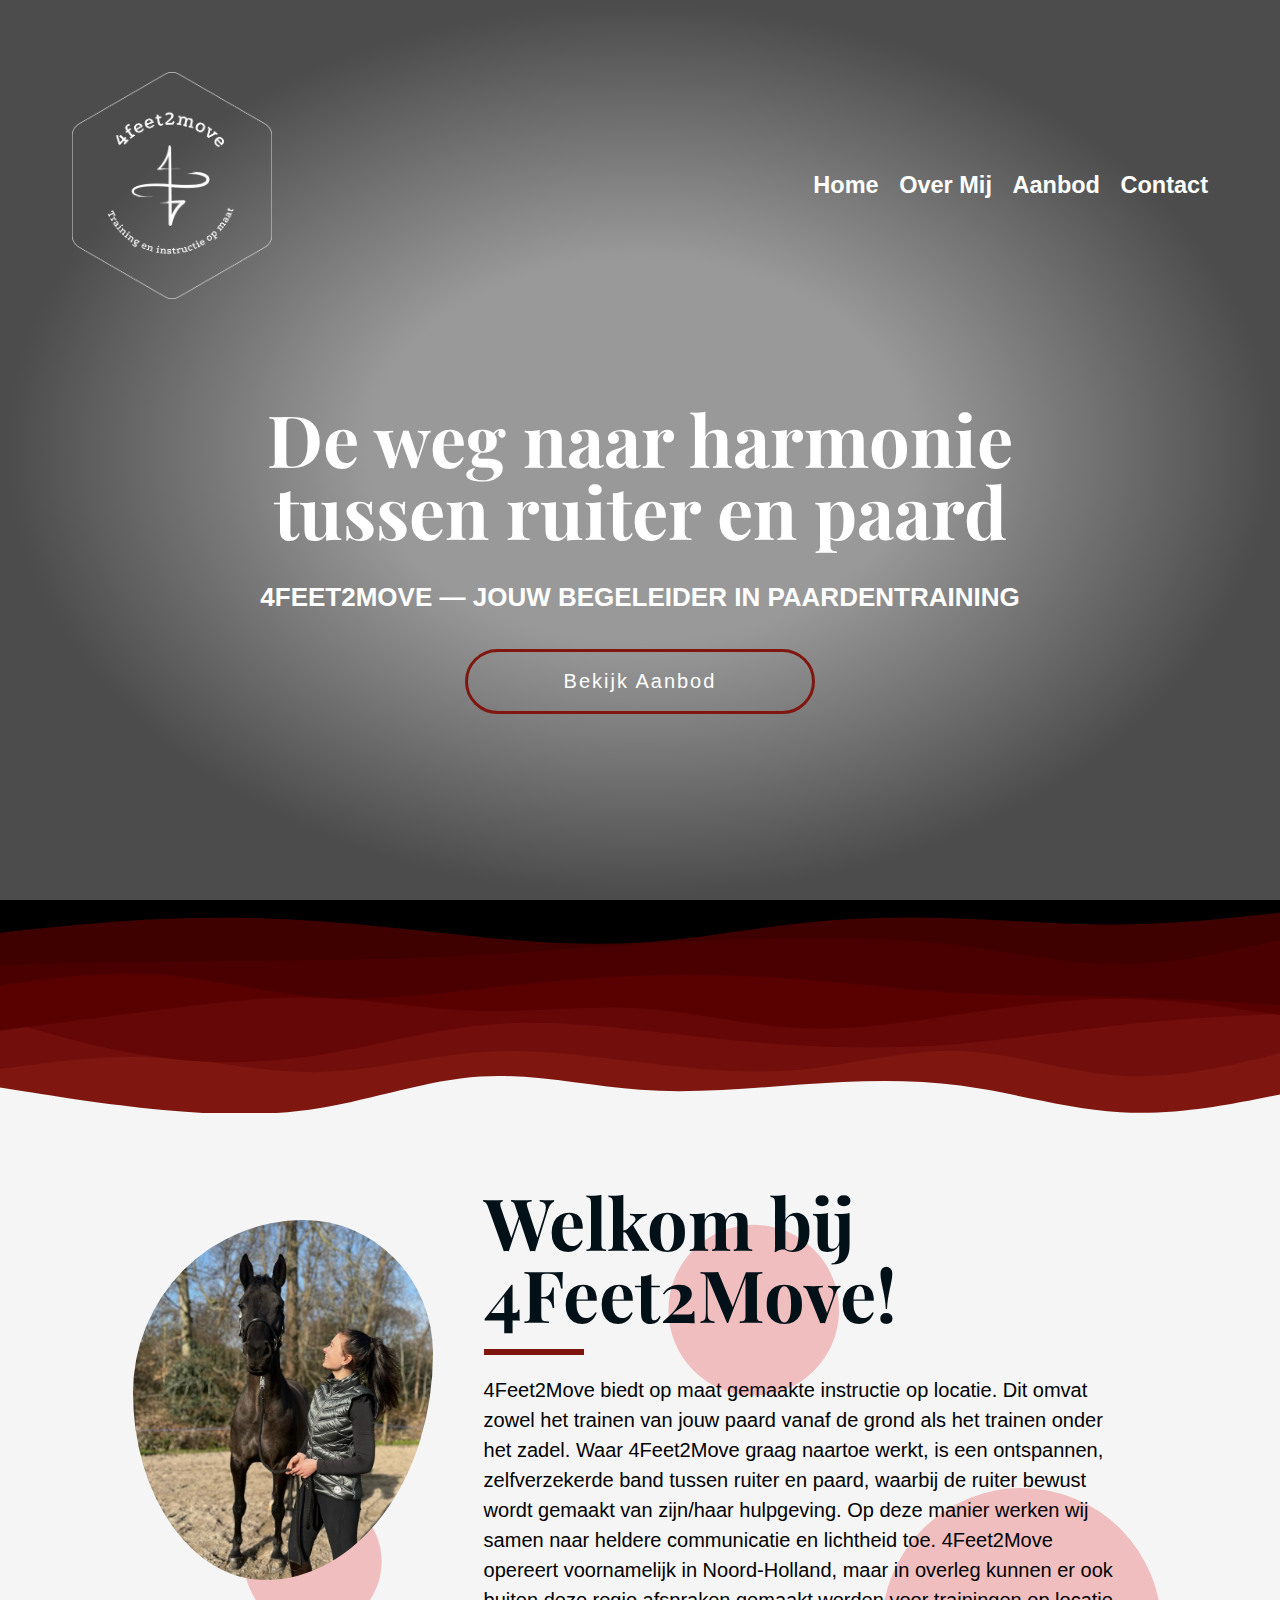
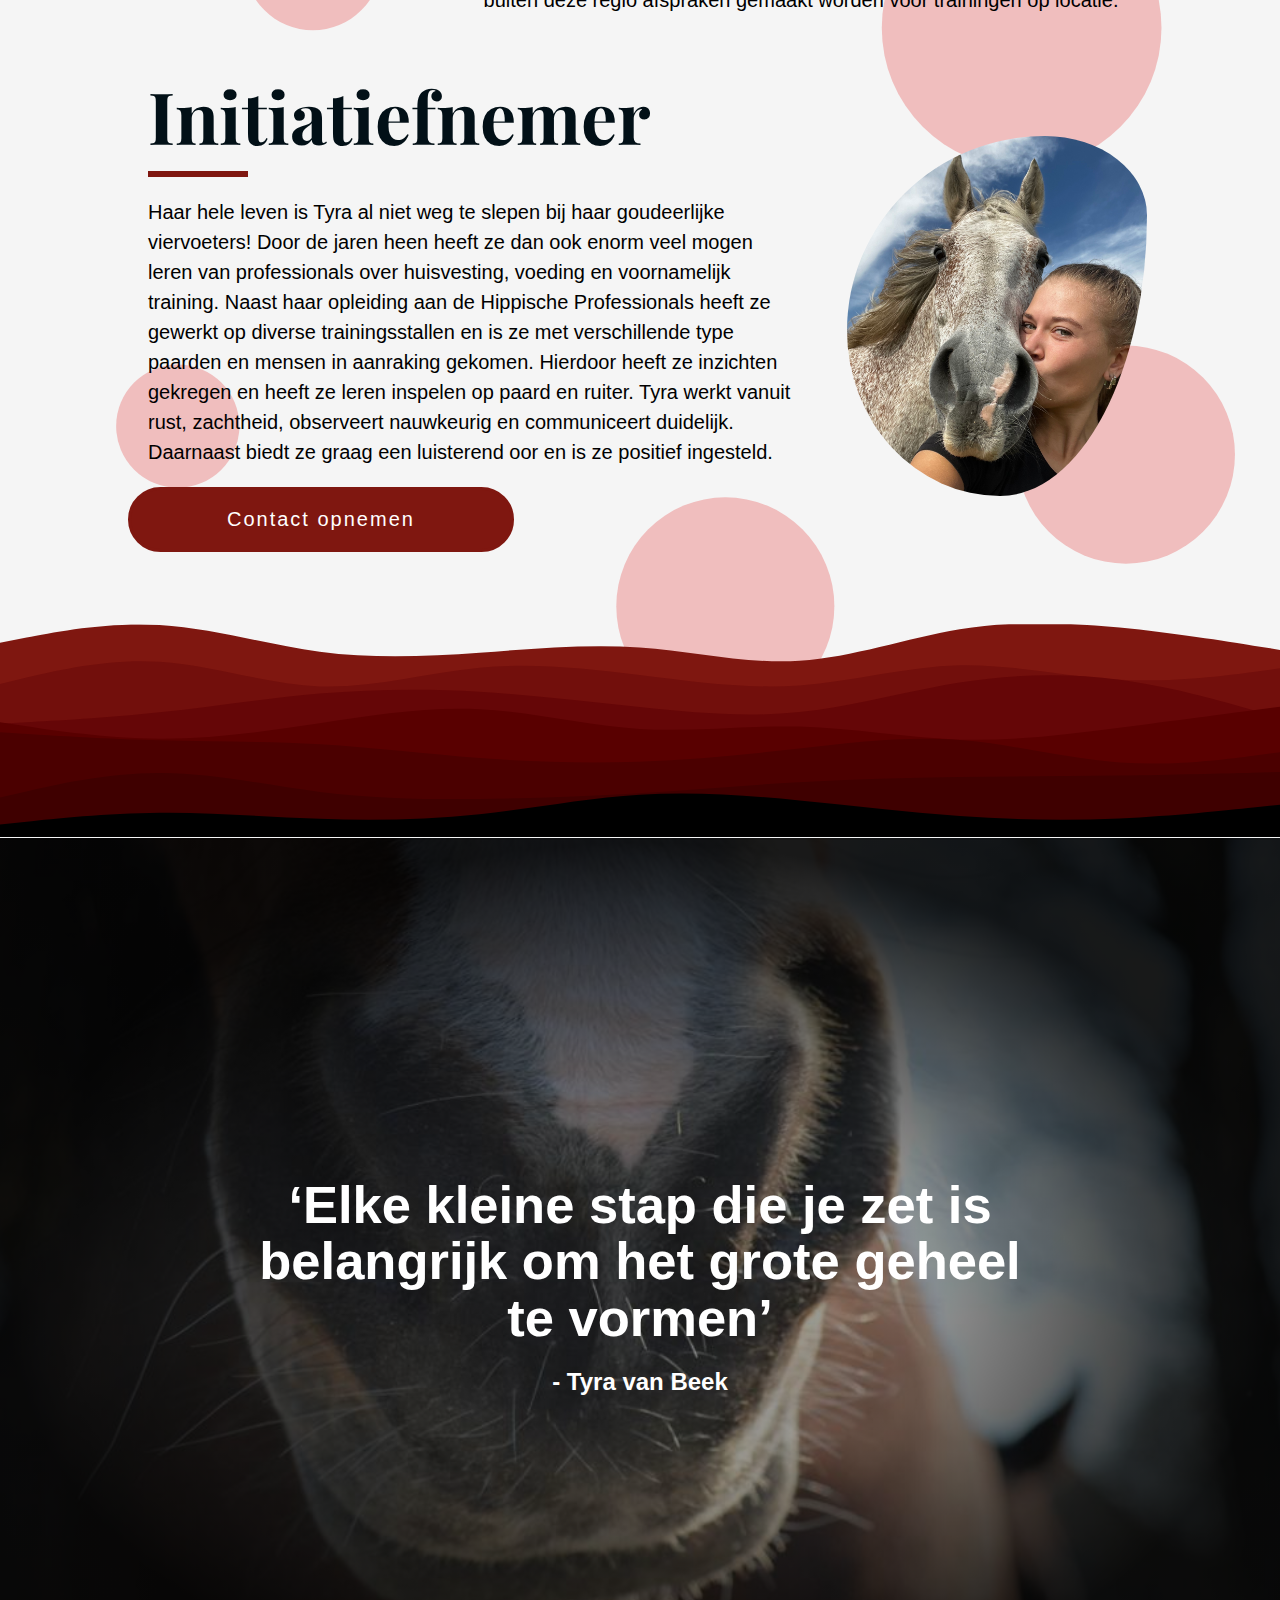
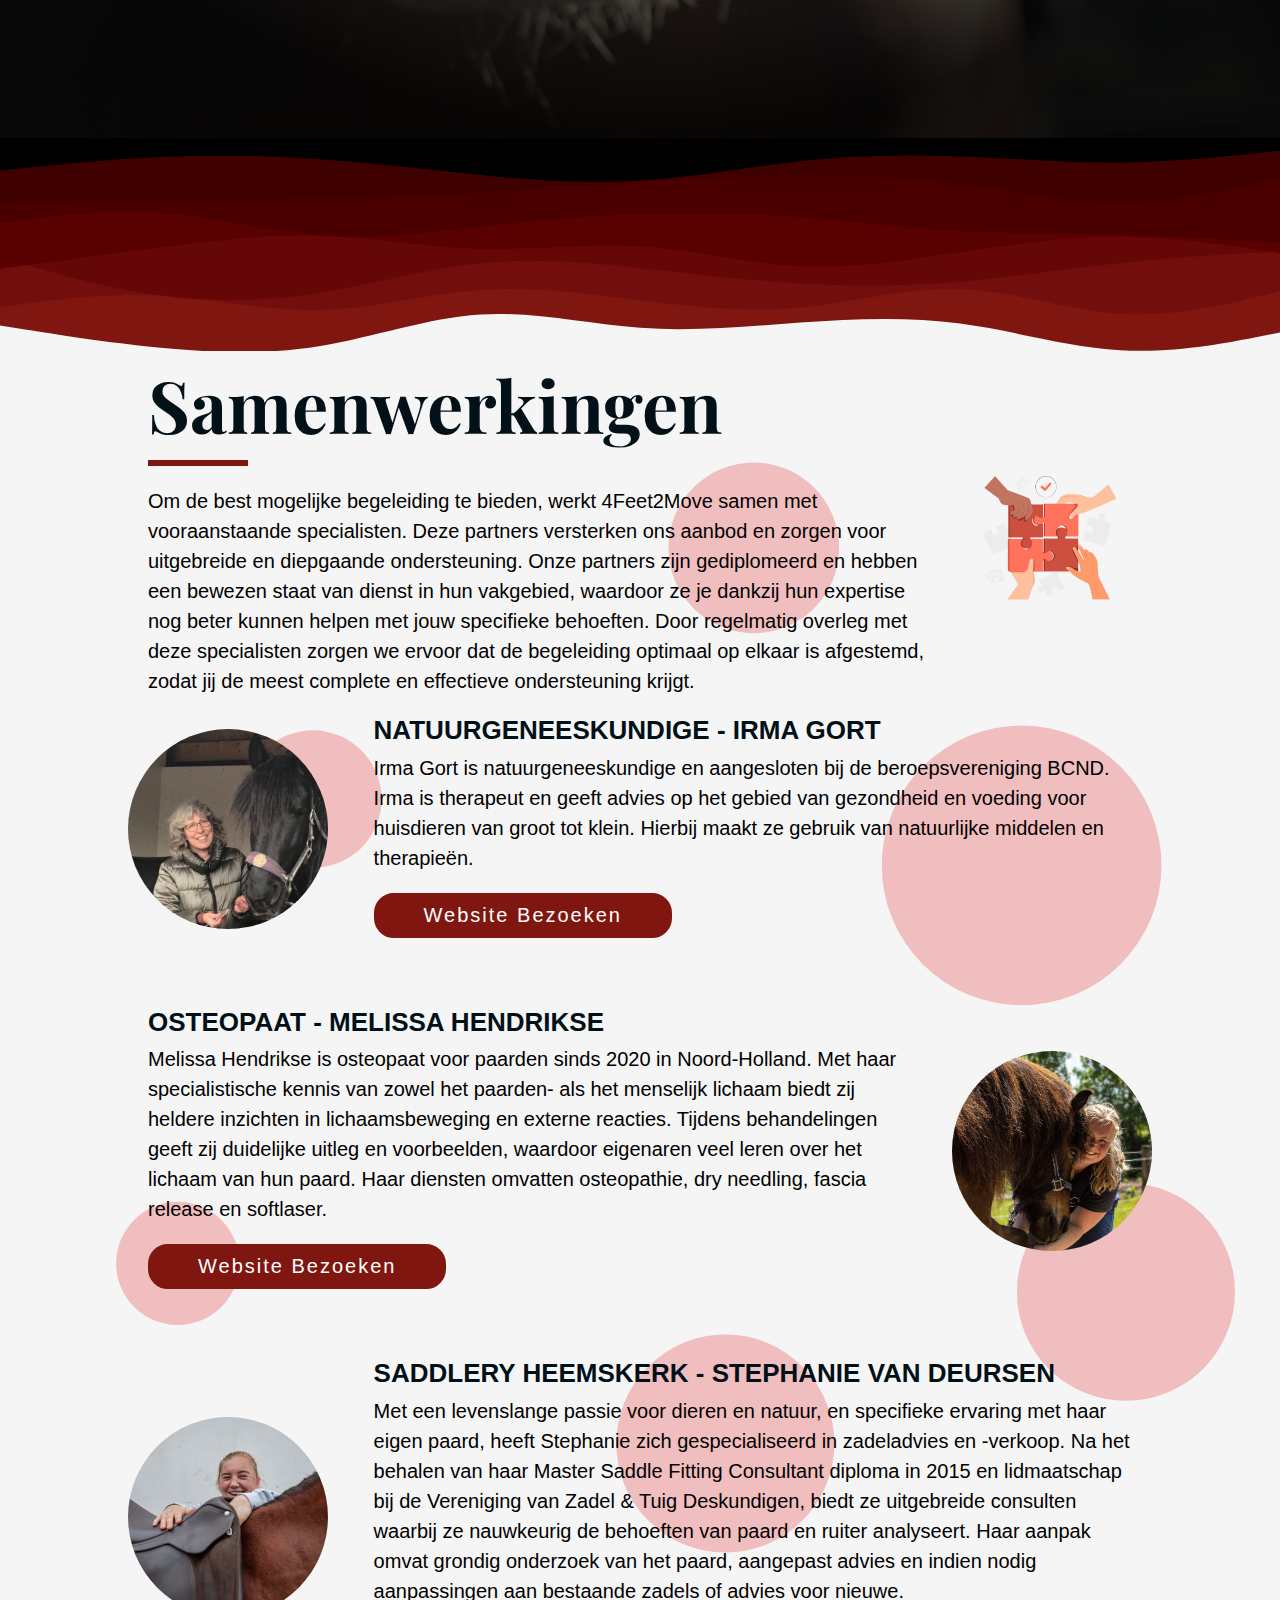
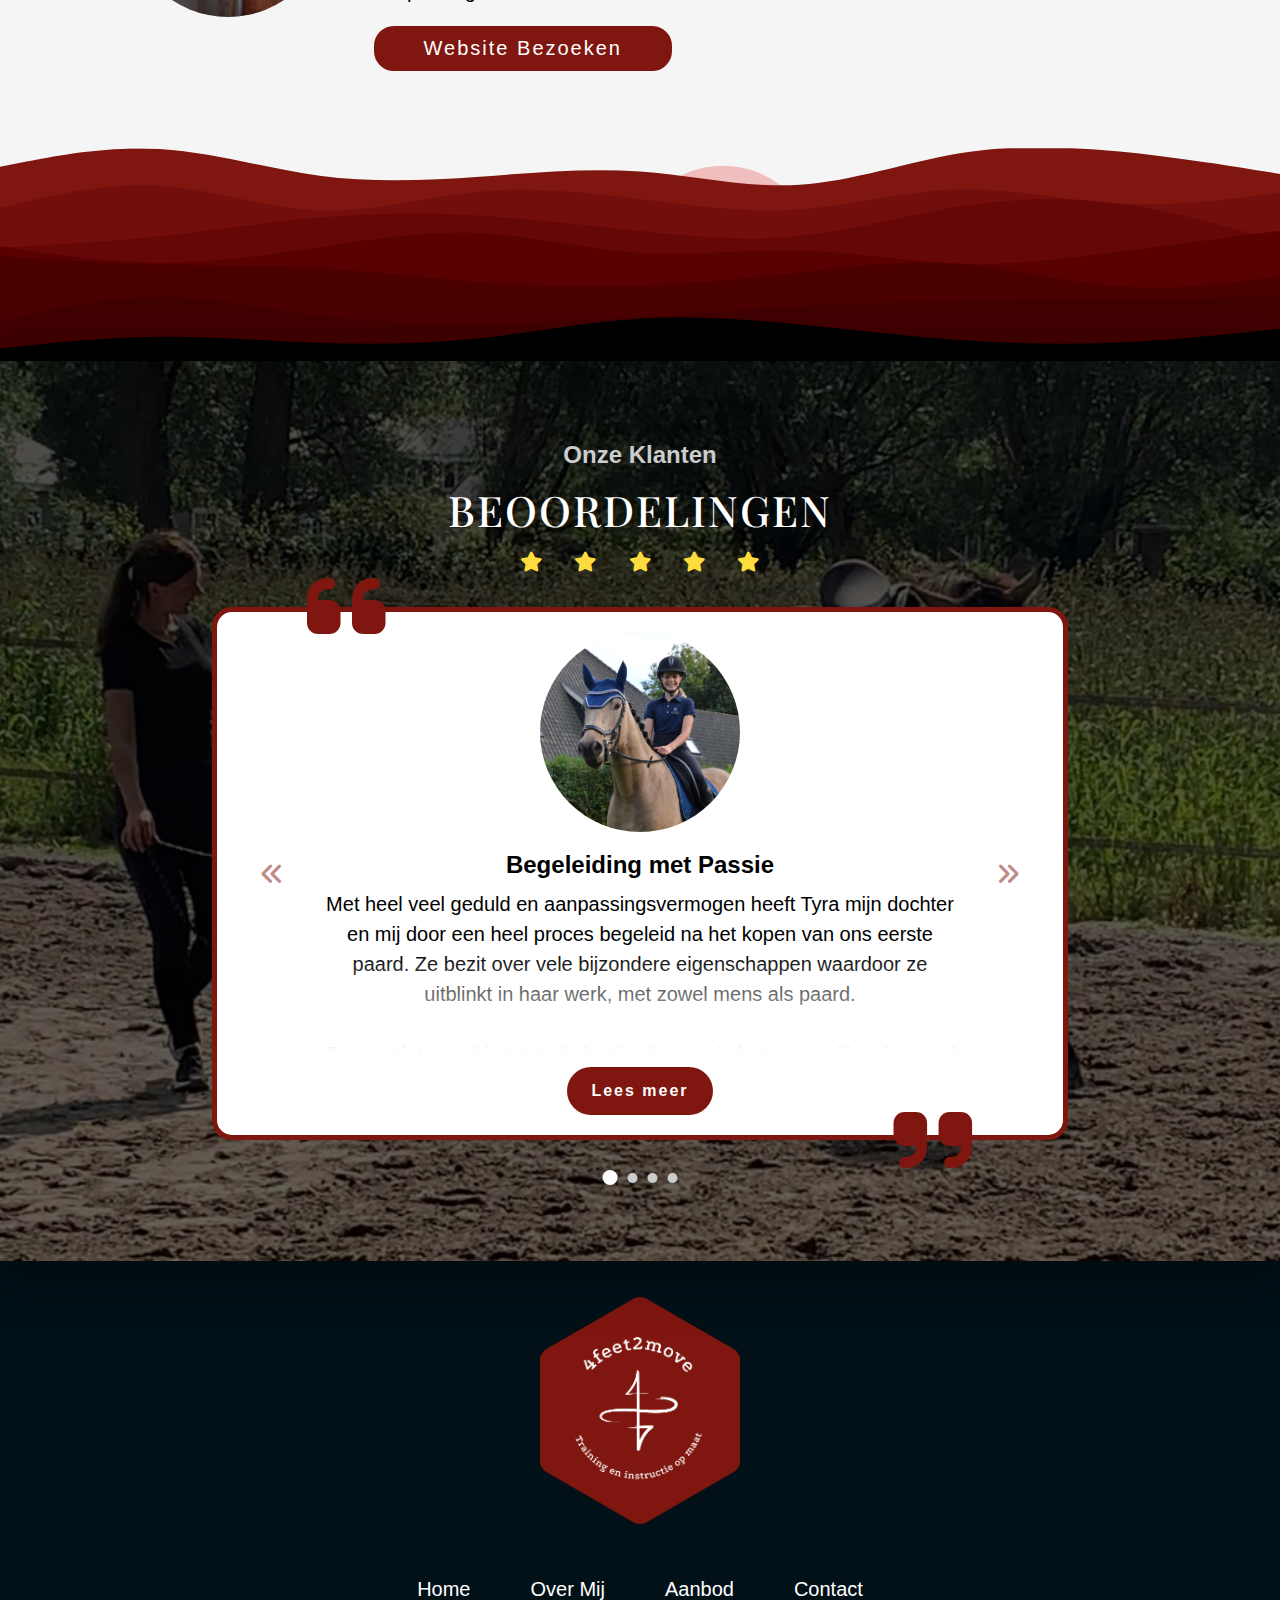
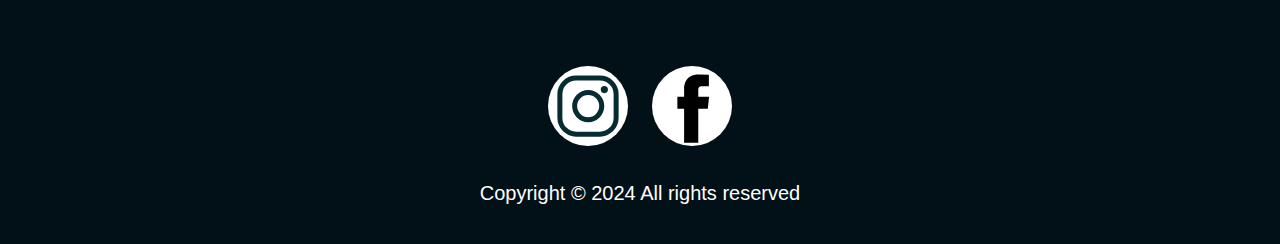
==== commit 1844c8d0: "samenwerkingen" ====
--- a/index.html
+++ b/index.html
@@ -3,16 +3,20 @@
   <head>
     <meta charset="UTF-8" />
     <meta name="viewport" content="width=device-width, initial-scale=1.0" />
-    <meta name="description" content="4Feet2Move biedt op maat gemaakte instructie op locatie. Dit omvat
+    <meta
+      name="description"
+      content="4Feet2Move biedt op maat gemaakte instructie op locatie. Dit omvat
     zowel het trainen van jouw paard vanaf de grond als het trainen
     onder het zadel. Waar 4Feet2Move graag naartoe werkt, is een
     ontspannen, zelfverzekerde band tussen ruiter en paard, waarbij de
-    ruiter bewust wordt gemaakt van zijn/haar hulpgeving.">
+    ruiter bewust wordt gemaakt van zijn/haar hulpgeving."
+    />
     <link rel="canonical" href="https://4feet2move.com/" />
     <link rel="preconnect" href="https://fonts.googleapis.com" />
     <link rel="preconnect" href="https://fonts.gstatic.com" crossorigin />
     <link rel="stylesheet" href="styles-website/header.css" />
     <link rel="stylesheet" href="styles-website/general.css" />
+    <link rel="stylesheet" href="styles-website/over-mij.css" />
     <link rel="stylesheet" href="styles-website/home.css" />
     <link rel="stylesheet" href="styles-website/footer.css" />
     <link
@@ -57,10 +61,10 @@
         <i class="bx bx-x" id="close-icon"></i>
       </label>
       <nav class="navbar">
-        <a href="index" style="--i: 0">Home</a>
-        <a href="over-mij" style="--i: 1">Over Mij</a>
-        <a href="aanbod" style="--i: 2">Aanbod</a>
-        <a href="contact" style="--i: 3">Contact</a>
+        <a href="index.html" style="--i: 0">Home</a>
+        <a href="over-mij.html" style="--i: 1">Over Mij</a>
+        <a href="aanbod.html" style="--i: 2">Aanbod</a>
+        <a href="contact.html" style="--i: 3">Contact</a>
       </nav>
     </header>
 
@@ -173,6 +177,163 @@
       </div>
     </div>
 
+    <div class="background">
+      <div class="cont-svg mobile-only">
+        <img
+          src="website-images/top-container-divider-rood.svg"
+          alt="section border"
+        />
+      </div>
+
+      <div class="cont-svg desktop-only">
+        <img
+          src="website-images/top-container-divider-rood-tablet.svg"
+          alt="section border"
+        />
+      </div>
+
+      <div
+        class="container"
+        style="padding-top: 1vh; padding-bottom: 1vh; flex-wrap: nowrap"
+      >
+        <div class="waarde-container">
+          <div
+            class="waarde-icon"
+            id="mobile-waarde"
+            style="padding: 0; margin: 0; width: 30vmax"
+          >
+            <a
+              href="https://www.flaticon.com/free-icons/collaboration"
+              title="Value icons created by Uniconlabs - Flaticon"
+            >
+              <img
+                src="website-images/samenwerking-icon2.png"
+                alt="waarden-afbeelding"
+                class="waarde-image"
+            /></a>
+          </div>
+          <div class="over-mij-text">
+            <h1>Samenwerkingen</h1>
+            <hr class="block-separator" />
+            <p>
+              Om de best mogelijke begeleiding te bieden, werkt 4Feet2Move samen
+              met vooraanstaande specialisten. Deze partners versterken ons
+              aanbod en zorgen voor uitgebreide en diepgaande ondersteuning.
+              Onze partners zijn gediplomeerd en hebben een bewezen staat van
+              dienst in hun vakgebied, waardoor ze je dankzij hun expertise nog
+              beter kunnen helpen met jouw specifieke behoeften. Door regelmatig
+              overleg met deze specialisten zorgen we ervoor dat de begeleiding
+              optimaal op elkaar is afgestemd, zodat jij de meest complete en
+              effectieve ondersteuning krijgt.
+            </p>
+          </div>
+          <div class="waarde-icon-kernwaarden" id="desktop-waarde">
+            <a
+              href="https://www.flaticon.com/free-icons/collaboration"
+              title="Value icons created by Uniconlabs - Flaticon"
+            >
+              <img
+                src="website-images/samenwerking-icon2.png"
+                alt="waarden-afbeelding"
+                class="waarde-image"
+            /></a>
+          </div>
+        </div>
+      </div>
+
+      <div class="container" style="padding-top: 0; padding-bottom: 5vw">
+        <img
+          src="website-images/samenwerking2.jpg"
+          alt="bewustwording icon"
+          class="img-samenwerking-right"
+        />
+        <div class="home-text">
+          <h2>Natuurgeneeskundige - Irma Gort</h2>
+          <p>
+            Irma Gort is natuurgeneeskundige en aangesloten bij de
+            beroepsvereniging BCND. Irma is therapeut en geeft advies op het
+            gebied van gezondheid en voeding voor huisdieren van groot tot
+            klein. Hierbij maakt ze gebruik van natuurlijke middelen en
+            therapieën.
+          </p>
+          <button class="samenwerking-button">
+            <a href="https://dierenvisie.nl/" class="tab"> Website Bezoeken </a>
+          </button>
+        </div>
+      </div>
+
+      <div class="container" style="padding-top: 0; padding-bottom: 5vw">
+        <img
+          src="website-images/samenwerking1.jpg"
+          alt="communicatie icon"
+          class="img-samenwerking tablet-only"
+        />
+        <div class="home-text">
+          <h2>Osteopaat - Melissa Hendrikse</h2>
+          <p>
+            Melissa Hendrikse is osteopaat voor paarden sinds 2020 in
+            Noord-Holland. Met haar specialistische kennis van zowel het
+            paarden- als het menselijk lichaam biedt zij heldere inzichten in
+            lichaamsbeweging en externe reacties. Tijdens behandelingen geeft
+            zij duidelijke uitleg en voorbeelden, waardoor eigenaren veel leren
+            over het lichaam van hun paard. Haar diensten omvatten osteopathie,
+            dry needling, fascia release en softlaser.
+          </p>
+          <button class="samenwerking-button">
+            <a href="https://mhpaardenosteopathie.nl/" class="tab">
+              Website Bezoeken
+            </a>
+          </button>
+        </div>
+        <img
+          src="website-images/samenwerking1.jpg"
+          alt="communicatie icon"
+          class="img-samenwerking desktop-img"
+        />
+      </div>
+
+      <div class="container" style="padding-top: 0; padding-bottom: 5vw">
+        <img
+          src="website-images/samenwerking4.jpg"
+          alt="respect icon"
+          class="img-samenwerking"
+        />
+        <div class="home-text">
+          <h2>Saddlery Heemskerk - Stephanie van Deursen</h2>
+          <p>
+            Met een levenslange passie voor dieren en natuur, en specifieke
+            ervaring met haar eigen paard, heeft Stephanie zich gespecialiseerd
+            in zadeladvies en -verkoop. Na het behalen van haar Master Saddle
+            Fitting Consultant diploma in 2015 en lidmaatschap bij de Vereniging
+            van Zadel & Tuig Deskundigen, biedt ze uitgebreide consulten waarbij
+            ze nauwkeurig de behoeften van paard en ruiter analyseert. Haar
+            aanpak omvat grondig onderzoek van het paard, aangepast advies en
+            indien nodig aanpassingen aan bestaande zadels of advies voor
+            nieuwe.
+          </p>
+          <button class="samenwerking-button">
+            <a href="https://saddleryheemskerk.nl/" class="tab">
+              Website Bezoeken
+            </a>
+          </button>
+        </div>
+      </div>
+
+      <div class="cont-svg mobile-only flip">
+        <img
+          src="website-images/top-container-divider-rood-tablet.svg"
+          alt="section border"
+        />
+      </div>
+
+      <div class="cont-svg desktop-only flip">
+        <img
+          src="website-images/top-container-divider-rood-tablet.svg"
+          alt="section border"
+        />
+      </div>
+    </div>
+
     <div class="testimonials-wrapper">
       <div class="testimonials-header">
         <h3>Onze Klanten</h3>
@@ -192,7 +353,7 @@
             <i class="fa-solid fa-quote-left fa-2xs"></i>
             <i class="fa-solid fa-quote-right fa-2xs"></i>
             <div class="persoon-img">
-              <img src="website-images/review2.JPG" alt="persoon-testimonial"/>
+              <img src="website-images/review2.JPG" alt="persoon-testimonial" />
             </div>
             <div class="content">
               <h3>Begeleiding met Passie</h3>
@@ -271,20 +432,18 @@
             <i class="fa-solid fa-quote-left fa-2xs"></i>
             <i class="fa-solid fa-quote-right fa-2xs"></i>
             <div class="persoon-img">
-              <img
-                src="website-images/review4.jpg"
-                alt="persoon-testimonial"
-              />
+              <img src="website-images/review4.jpg" alt="persoon-testimonial" />
             </div>
             <div class="content">
               <h3>Vertrouwen Herwonnen</h3>
               <p>
-                Ik had moeite met het lezen van mijn paard. Hij vindt dingen snel
-                spannend en sluit zichzelf dan af. Het beleren werd hierdoor ook een
-                echte uitdaging. Elke keer als ik dacht dat hij er oké mee was dat
-                ik op hem ging zitten raakte hij toch weer in paniek op een bepaald
-                moment. Tyra heeft mijn paard het vertrouwen gegeven dat hij het kan
-                en mij geleerd om beter naar mijn paard te kijken en luisteren.
+                Ik had moeite met het lezen van mijn paard. Hij vindt dingen
+                snel spannend en sluit zichzelf dan af. Het beleren werd
+                hierdoor ook een echte uitdaging. Elke keer als ik dacht dat hij
+                er oké mee was dat ik op hem ging zitten raakte hij toch weer in
+                paniek op een bepaald moment. Tyra heeft mijn paard het
+                vertrouwen gegeven dat hij het kan en mij geleerd om beter naar
+                mijn paard te kijken en luisteren.
               </p>
               <h4 class="client">- Wendy</h4>
             </div>
--- a/styles-website/general.css
+++ b/styles-website/general.css
@@ -109,6 +109,23 @@
   z-index: 2;
 }
 
+.samenwerking-button {
+  background-color: var(--primary-color);
+  color: var(--bg-color);
+  padding: 1vh 3.75vw;
+  border: 0.1em solid var(--primary-color);
+  font-size: var(--font-size);
+  font-weight: bold;
+  cursor: pointer;
+  transition: background-color 0.3s, transform 0.2s;
+  border-radius: 1em;
+  position: relative;
+  overflow: hidden;
+  letter-spacing: 2px;
+  z-index: 2;
+  margin: 0 0 1rem 0;
+}
+
 .span-button {
   background: var(--primary-color);
   height: 100%;
@@ -126,12 +143,14 @@
   width: 100%;
 }
 
-.contact-button:hover {
+.contact-button:hover,
+.samenwerking-button:hover {
   transform: scale(1.1);
 }
 
 .contact-button:active,
-.hero-button:active {
+.hero-button:active,
+.samenwerking-button:active {
   background-color: rgb(107, 13, 6);
   transform: scale(0.9);
 }
--- a/styles-website/over-mij.css
+++ b/styles-website/over-mij.css
@@ -0,0 +1,109 @@
+.over-mij-img {
+  border-radius: 66% 33% 63% 37% / 56% 41% 41% 45%;
+}
+
+.img-kernwaarden {
+  max-width: 30vmax;
+  object-fit: cover;
+  aspect-ratio: 1/1.2;
+  border-radius: 66% 34% 49% 51% / 54% 22% 78% 46%;
+  object-position: top;
+  width: auto;
+}
+
+.img-kernwaarden-div {
+  flex: 0 0 20%;
+}
+.over-mij-text p {
+  margin-bottom: 1rem;
+}
+
+.waarde-container {
+  display: flex;
+  justify-content: space-between;
+  align-items: center;
+  position: relative;
+  width: 100%;
+  flex-direction: column;
+  /* gap: 2rem; */
+}
+
+.waarde-container h2 {
+  color: #021017;
+  margin: 0 0 1rem 0;
+  width: auto;
+  text-align: center;
+}
+
+.waarde-1 {
+  background-color: rgb(127, 23, 16);
+}
+
+.waarde-2 {
+  background-color: #7e163a;
+}
+
+.waarde-3 {
+  background-color: #6b2a58;
+}
+
+.waarde-4 {
+  background-color: #4d3a67;
+}
+
+.waarde-icon {
+  width: 20vmax;
+  height: 20vmax;
+  border-radius: 50%;
+  margin: 2vh 0;
+  overflow: hidden;
+  display: flex;
+  justify-content: center;
+  align-items: center;
+  flex: 0 0 20%;
+}
+
+.waarde-icon-kernwaarden {
+  width: 20vmax;
+  height: 20vmax;
+  border-radius: 50%;
+  padding: 2rem;
+  overflow: hidden;
+  display: flex;
+  justify-content: center;
+  align-items: center;
+  flex: 0 0 20%;
+}
+
+.waarde-image {
+  width: 100%;
+  height: auto;
+  display: block;
+  margin: 0;
+  padding: 15%;
+}
+
+@media (min-width: 1024.05px) {
+  .waarde-container {
+    flex-direction: row;
+  }
+
+  .waarde-container h2 {
+    text-align: start;
+    margin-left: 2rem;
+    margin-bottom: 0.25em;
+  }
+
+  .waarde-icon {
+    width: auto;
+    height: auto;
+    margin: 0 2vh;
+  }
+
+  .waarde-icon-kernwaarden {
+    width: auto;
+    height: auto;
+    border-radius: 0;
+    padding: 0;
+  }
+}--- a/styles-website/home.css
+++ b/styles-website/home.css
@@ -9,6 +9,13 @@
   flex-direction: row;
   flex-wrap: wrap;
   margin: 0 auto;
+}
+
+.home-text h2 {
+  color: #021017;
+  margin: 0 0 1rem 0;
+  width: auto;
+  text-align: center;
 }
 
 .background {
@@ -35,6 +42,10 @@
   margin-top: 1em;
 }
 
+.home-text .samenwerking-button {
+  margin-top: 1em;
+}
+
 .img-home {
   max-width: min(65%, 200px);
   object-fit: cover;
@@ -42,6 +53,23 @@
   border-radius: 66% 34% 49% 51% / 54% 22% 78% 46%;
   object-position: top;
 }
+
+.img-samenwerking-right {
+  max-width: min(65%, 200px);
+  object-fit: cover;
+  aspect-ratio: 1/1;
+  border-radius: 50%;
+  object-position: right;
+}
+
+.img-samenwerking {
+  max-width: min(65%, 200px);
+  object-fit: cover;
+  aspect-ratio: 1/1;
+  border-radius: 50%;
+  object-position: top;
+}
+
 
 .welcome {
   border-radius: 57% 43% 56% 44% / 48% 37% 63% 52%;
@@ -406,6 +434,18 @@
     margin-left: 2rem;
   }
 
+  .home-text h2 {
+    text-align: start;
+    margin-left: 2rem;
+    margin-bottom: 0.25em;
+  }
+
+  .home-text .samenwerking-button {
+    text-align: start;
+    margin-left: 2rem;
+    margin-bottom: 0.25em;
+  }
+
   .img-home {
     float: right;
     margin: 5px;
